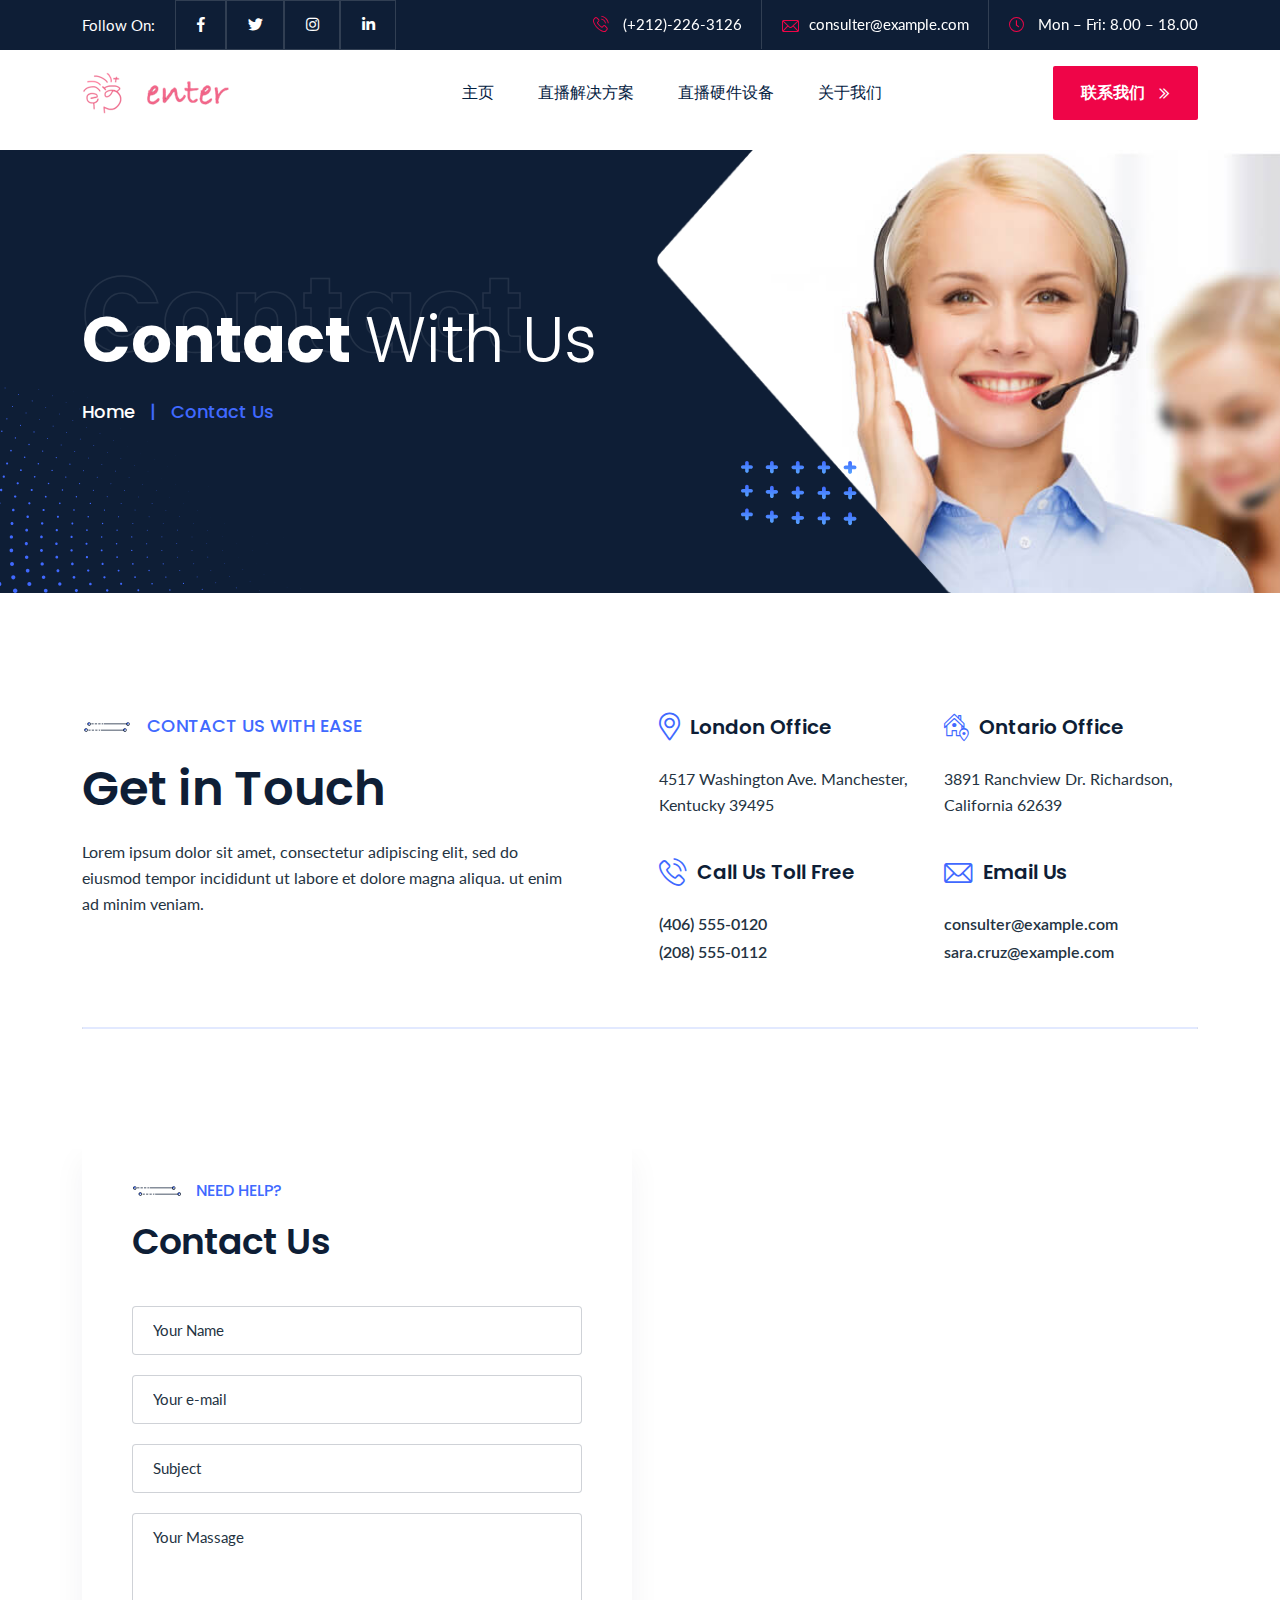
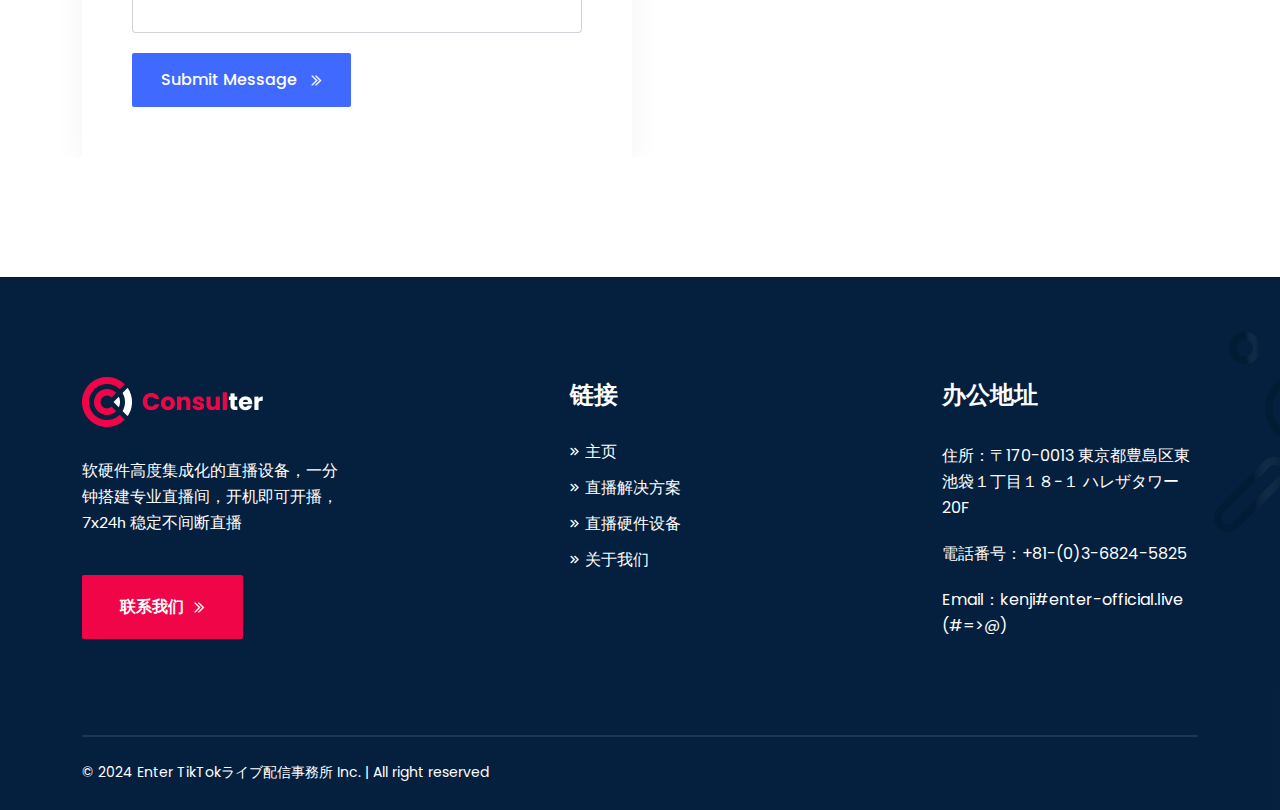
==== contact/index.html @ 9e99b702 "update header and footer" ====
<!DOCTYPE html>
<html lang="zxx">

<head>
    <!-- ========== Meta Tags ========== -->
    <meta charset="UTF-8">
    <meta http-equiv="X-UA-Compatible" content="IE=edge">
    <meta name="viewport" content="width=device-width, initial-scale=1.0">
    <meta name="author" content="modinatheme">
    <!-- ======== Page title ============ -->
    <title>CONTACT | ENTER OFFICIAL LIVE</title>
    <!-- ========== Favicon Icon ========== -->
    <link rel="shortcut icon" href="/assets/img/favicon.png">
    <!-- ===========  All Stylesheet ================= -->
    <!--  Icon css plugins -->
    <link rel="stylesheet" href="/assets/css/icons.css">
    <!--  magnific-popup css plugins -->
    <link rel="stylesheet" href="/assets/css/magnific-popup.css"> 
    <!-- slick slider menu css file -->
    <link rel="stylesheet" href="/assets/css/slick.min.css"> 
    <!-- animate animation css file -->
    <link rel="stylesheet" href="/assets/css/animate.min.css">
    <!--  Bootstrap css plugins -->
    <link rel="stylesheet" href="/assets/css/bootstrap.min.css">
    <!-- template main style css file -->
    <link rel="stylesheet" href="/style.css">
    
</head>

<body class="body-wrapper">
    <!-- header end -->
    <header class="header header-1 header-3">
        <div class="top-header d-none d-xl-block">
            <div class="container">
                <div class="row align-items-center">
                    <div class="col-4">
                        <div class="header-right-socail d-flex align-items-center">
                            <h6 class="font-la color-white fw-normal">Follow On:</h6>

                            <div class="social-profile">
                                <ul>
                                    <li><a href="#"><i class="fab fa-facebook-f"></i></a></li>
                                    <li><a href="#"><i class="fab fa-twitter"></i></a></li>
                                    <li><a href="#"><i class="fab fa-instagram"></i></a></li>
                                    <li><a href="#"><i class="fab fa-linkedin-in"></i></a></li>
                                </ul>
                            </div>
                        </div>
                    </div>

                    <div class="col-8">
                        <div class="header-cta d-flex justify-content-end">
                            <ul>
                                <li><a><i class="icon-phone"></i> (+212)-226-3126</a></li>
                                <li><a href="mailto:consulter@example.com"><i class="icon-email"></i>consulter@example.com</a></li>
                                <li><a><i class="fal fa-clock"></i> Mon – Fri: 8.00 – 18.00</a></li>
                            </ul>
                        </div>
                    </div>
                </div>
            </div>
        </div>

        <div class="main-header-wraper">
            <div class="container">
                <div class="row">
                    <div class="col-12">
                        <div class="d-flex align-items-center justify-content-between">
                            <div class="header-logo">
                                <div class="logo">
                                    <a href="/">
                                        <img src="/assets/img/logo/logo-3.png" alt="logo">
                                    </a>
                                </div>
                            </div>

                            <div class="header-menu d-none d-xl-block">
                                <div class="main-menu">
                                    <ul>
                                        <li>
                                            <a href="/">主页</a>
                                        </li>
                                        <li>
                                            <a href="/service/solutions/">直播解决方案</a>
                                        </li>
                                        <li>
                                            <a href="/service/hardware/">直播硬件设备</a>
                                        </li>
                                        <li>
                                            <a href="https://enter-official.live">关于我们</a>
                                        </li>
                                    </ul>
                                </div>
                            </div>

                            <div class="header-right d-flex align-items-center">
                                <a href="/contact/" class="header-btn">联系我们 <i class="far fa-chevron-double-right"></i></a>
                                <div class="mobile-nav-bar d-block ml-3 ml-sm-5 d-xl-none">
                                    <div class="mobile-nav-wrap">                    
                                        <div id="hamburger">
                                            <i class="fal fa-bars"></i>
                                        </div>                        
                                    </div>
                                </div>
                            </div>
                        </div>
                    </div>
                </div>
            </div>
        </div>
    </header>

    <!-- mobile menu - responsive menu  -->
    <div class="mobile-nav mobile-nav-red">
        <button type="button" class="close-nav">
            <i class="fal fa-times-circle"></i>
        </button>

        <nav class="sidebar-nav">
            <div class="navigation">
                <div class="consulter-mobile-nav"> 
                    <ul>
                        <li>
                            <a href="/">主页</a>
                        </li>
                        <li>
                            <a href="/service/solutions/">直播解决方案</a>
                        </li>
                        <li>
                            <a href="/service/hardware/">直播硬件设备</a>
                        </li>
                        <li>
                            <a href="https://enter-official.live">关于我们</a>
                        </li>
                        <li>
                            <a href="/contact/">联系我们</a>
                        </li>
                    </ul>
                </div>
            </div>
        </nav>
    </div>      
    <div class="offcanvas-overlay"></div> <!-- offcanvas-overlay -->
    <!-- header end -->

    <div class="header-gutter"></div><!-- header end -->

    <!-- page-banner start -->
    <section class="page-banner pt-xs-60 pt-sm-80 overflow-hidden">
        <div class="container">
            <div class="row align-items-center">
                <div class="col-md-6">
                    <div class="page-banner__content mb-xs-10 mb-sm-15 mb-md-15 mb-20">
                        <div class="transparent-text">Contact</div>
                        <div class="page-title">
                            <h1>Contact <span>With Us</span></h1>
                        </div>
                    </div>

                    <nav aria-label="breadcrumb">
                        <ol class="breadcrumb">
                          <li class="breadcrumb-item"><a href="index.html">Home</a></li>
                          <li class="breadcrumb-item active" aria-current="page">Contact Us</li>
                        </ol>
                    </nav>
                </div>

                <div class="col-md-6">
                    <div class="page-banner__media mt-xs-30 mt-sm-40">
                        <img src="/assets/img/page-banner/page-banner-start.svg" class="img-fluid start" alt="">
                        <img src="/assets/img/page-banner/page-banner-1.jpg" class="img-fluid" alt="">
                    </div>
                </div>
            </div>
        </div>
    </section>
    <!-- page-banner end -->

    <!-- contact-us start -->
    <section class="contact-us pb-xs-80 pt-xs-80 pt-sm-100 pb-sm-100 pt-md-100 pb-md-100 pt-120 pb-120 overflow-hidden">
        <div class="container">
            <div class="row">
                <div class="col-lg-6">
                    <div class="contact-us__content">
                        <h6 class="sub-title fw-500 color-primary text-uppercase mb-sm-15 mb-xs-10 mb-20"><img src="/assets/img/team-details/badge-line.svg" class="img-fluid mr-10" alt=""> contact us with Ease</h6>
                        <h2 class="title color-d_black mb-sm-15 mb-xs-10 mb-20">Get in Touch</h2>

                        <div class="description font-la">
                            <p>Lorem ipsum dolor sit amet, consectetur adipiscing elit, sed do eiusmod tempor incididunt ut labore et dolore magna aliqua. ut enim ad minim veniam.</p>
                        </div>
                    </div>
                </div>

                <div class="col-lg-6">
                    <div class="row contact-us__item-wrapper mt-xs-35 mt-sm-40 mt-md-45">
                        <div class="col-sm-6">
                            <div class="contact-us__item mb-40">
                                <div class="contact-us__item-header mb-25 mb-md-20 mb-sm-15 mb-xs-10 d-flex align-items-center">
                                    <div class="icon mr-10 color-primary">
                                        <i class="fal fa-map-marker-alt"></i>
                                    </div>
                                    
                                    <h5 class="title color-d_black">London Office</h5>
                                </div>

                                <div class="contact-us__item-body font-la">
                                    4517 Washington Ave. Manchester, Kentucky 39495
                                </div>
                            </div>
                        </div>

                        <div class="col-sm-6">
                            <div class="contact-us__item mb-40">
                                <div class="contact-us__item-header mb-25 mb-md-20 mb-sm-15 mb-xs-10 d-flex align-items-center">
                                    <div class="icon mr-10 color-primary">
                                        <i class="icon-home-location"></i>
                                    </div>
                                    
                                    <h5 class="title color-d_black">Ontario Office</h5>
                                </div>

                                <div class="contact-us__item-body font-la">
                                    3891 Ranchview Dr. Richardson, California 62639
                                </div>
                            </div>
                        </div>

                        <div class="col-sm-6">
                            <div class="contact-us__item mb-40">
                                <div class="contact-us__item-header mb-25 mb-md-20 mb-sm-15 mb-xs-10 d-flex align-items-center">
                                    <div class="icon mr-10 color-primary">
                                        <i class="icon-phone"></i>
                                    </div>
                                    
                                    <h5 class="title color-d_black">Call Us Toll Free</h5>
                                </div>

                                <div class="contact-us__item-body font-la">
                                    <ul>
                                        <li><a href="tell:(406)555-0120">(406) 555-0120</a></li>
                                        <li><a href="tell:(208)555-0112">(208) 555-0112</a></li>
                                    </ul>
                                </div>
                            </div>
                        </div>

                        <div class="col-sm-6">
                            <div class="contact-us__item mb-40">
                                <div class="contact-us__item-header mb-25 mb-md-20 mb-sm-15 mb-xs-10 d-flex align-items-center">
                                    <div class="icon mr-10 color-primary">
                                        <i class="icon-email"></i>
                                    </div>
                                    
                                    <h5 class="title color-d_black">Email Us</h5>
                                </div>

                                <div class="contact-us__item-body font-la">
                                    <ul>
                                        <li><a href="mailto:consulter@example.com">consulter@example.com </a></li>
                                        <li><a href="mailto:sara.cruz@example.com">sara.cruz@example.com</a></li>
                                    </ul>
                                </div>
                            </div>
                        </div>
                    </div>
                </div>
            </div>

            <div class="row">
                <div class="col-12">
                    <hr class="mt-md-45 mt-sm-30 mt-xs-30 mt-60">
                </div>
            </div>
        </div>
    </section>
    <!-- contact-us end -->

    <!-- contact-us form end -->
    <section class="contact-form  mb-xs-80 mb-sm-100 mb-md-100 mb-120 overflow-hidden">
        <div id="contact-map" class="mb-sm-30 mb-xs-25"></div> <!-- contact-map -->

        <div class="container">
            <div class="row">
                <div class="col-12">
                    <div class="contact-form pt-md-30 pt-sm-25 pt-xs-20 pb-md-40 pb-sm-35 pb-xs-30 pt-xl-30 pb-xl-50 pt-45 pr-xl-50 pl-md-40 pl-sm-30 pl-xs-25 pr-md-40 pr-sm-30 pr-xs-25 pl-xl-50 pr-85 pb-60 pl-85">
                        <div class="contact-form__header mb-sm-35 mb-xs-30 mb-40">
                            <h6 class="sub-title fw-500 color-primary text-uppercase mb-15"><img src="/assets/img/team-details/badge-line.svg" class="img-fluid mr-10" alt=""> Need help?</h6>
                            <h3 class="title color-d_black">Contact Us</h3>
                        </div>

                        <form >
                            <div class="single-personal-info">
                                <input type="text" id="fname" placeholder="Your Name" >                                         
                            </div>                        
                            <div class="single-personal-info">
                                <input type="email" id="email" placeholder="Your e-mail" >                                         
                            </div> 
                            <div class="single-personal-info">
                                <input type="text" placeholder="Subject">                                         
                            </div>                                                 
                            <div class="single-personal-info">
                                <textarea placeholder="Your Massage"></textarea>                                        
                            </div>                              
                            
                            <button type="submit" class="theme-btn btn-sm">Submit Message <i class="far fa-chevron-double-right"></i></button>                            
                        </form>
                    </div>
                </div>
            </div>
        </div>
    </section>
    <!-- contact-us form end -->
    
    <!-- footer start -->
    <footer class="footer-1 footer-3 overflow-hidden" style="background-image: #04213F">
        <div class="overly">
            <div class="container"></div>
        </div>

        <div class="container">
            <div class="row justify-content-between">
                <div class="col-md-6 col-xl-3">
                    <div class="single-footer-wid widget-description">
                        <a href="/" class="d-block mb-30 mb-xs-20">
                            <img src="/assets/img/logo/footer-logo-3.png" alt="">
                        </a>
                        
                        <div class="description font-la color-white mb-40 mb-sm-30 mb-xs-25">
                            <p>软硬件高度集成化的直播设备，一分钟搭建专业直播间，开机即可开播，7x24h 稳定不间断直播</p>
                        </div>

                        <a href="/contact/" class="theme-btn btn-red btn-md fw-600">联系我们<i class="far fa-chevron-double-right"></i></a>
                    </div>
                </div> <!-- /.col-lg-3 - single-footer-wid -->

                <div class="col-md-6 col-xl-2">                        
                    <div class="single-footer-wid pl-xl-10 pl-50">
                        <h4 class="wid-title mb-30 color-white">链接</h4>
                        <ul>
                            <li><a href="/">主页</a></li>
                            <li><a href="/service/solutions/">直播解决方案</a></li>
                            <li><a href="/service/hardware/">直播硬件设备</a></li>
                            <li><a href="https://enter-official.live/">关于我们</a></li>
                        </ul>
                    </div>
                </div> <!-- /.col-lg-2 - single-footer-wid -->

                <div class="col-md-6 col-xl-3">                        
                    <div class="single-footer-wid">
                        <h4 class="wid-title mb-30 color-white">办公地址</h4>
                        <ul>
                            <p class="color-white">住所：〒170-0013 東京都豊島区東池袋１丁目１８−１ ハレザタワー 20F</p>
                            <p class="color-white">電話番号：+81-(0)3-6824-5825</p>
                            <p class="color-white">Email：kenji#enter-official.live (#=>@)</p>
                        </ul>
                        <div id="map" class="pinRed"></div>
                    </div>
                </div> <!-- /.col-lg-3 - single-footer-wid -->
            </div>
        </div>

        <div class="footer-bottom overflow-hidden mt-10 mt-sm-5 mt-xs-10">
            <div class="container">
                <div class="footer-bottom-content d-flex flex-column flex-md-row justify-content-between align-items-center">
                    <div class="coppyright text-center text-md-start">
                        &copy; 2024 Enter TikTokライブ配信事務所 Inc. | All right reserved
                    </div>
                </div>
            </div>
        </div>
    </footer>
    <!-- footer end -->

    <!--  ALl JS Plugins
    ====================================== -->
    <script src="/assets/js/jquery.min.js"></script>
    <script src="/assets/js/modernizr.min.js"></script>
    <script src="/assets/js/jquery.easing.js"></script>
    <script src="/assets/js/popper.min.js"></script>
    <script src="/assets/js/bootstrap.min.js"></script>  
    <script src="/assets/js/slick.min.js"></script>
    <script src="/assets/js/scrollUp.min.js"></script>
    <script src="/assets/js/counterup.min.js"></script> 
    <script src="/assets/js/jquery.sticky-kit.js"></script>
    <script src="/assets/js/magnific-popup.min.js"></script>
    <script src="/assets/js/jquery.easypiechart.min.js"></script>
    <script src="/assets/js/active.js"></script>
    <script async defer  src="http://ditu.google.cn/maps/api/js?key=AIzaSyDNzB36AcEMpFG1kWuNC5dfLvdX83OUr5M&callback=initMap"></script>
</body>

</html>
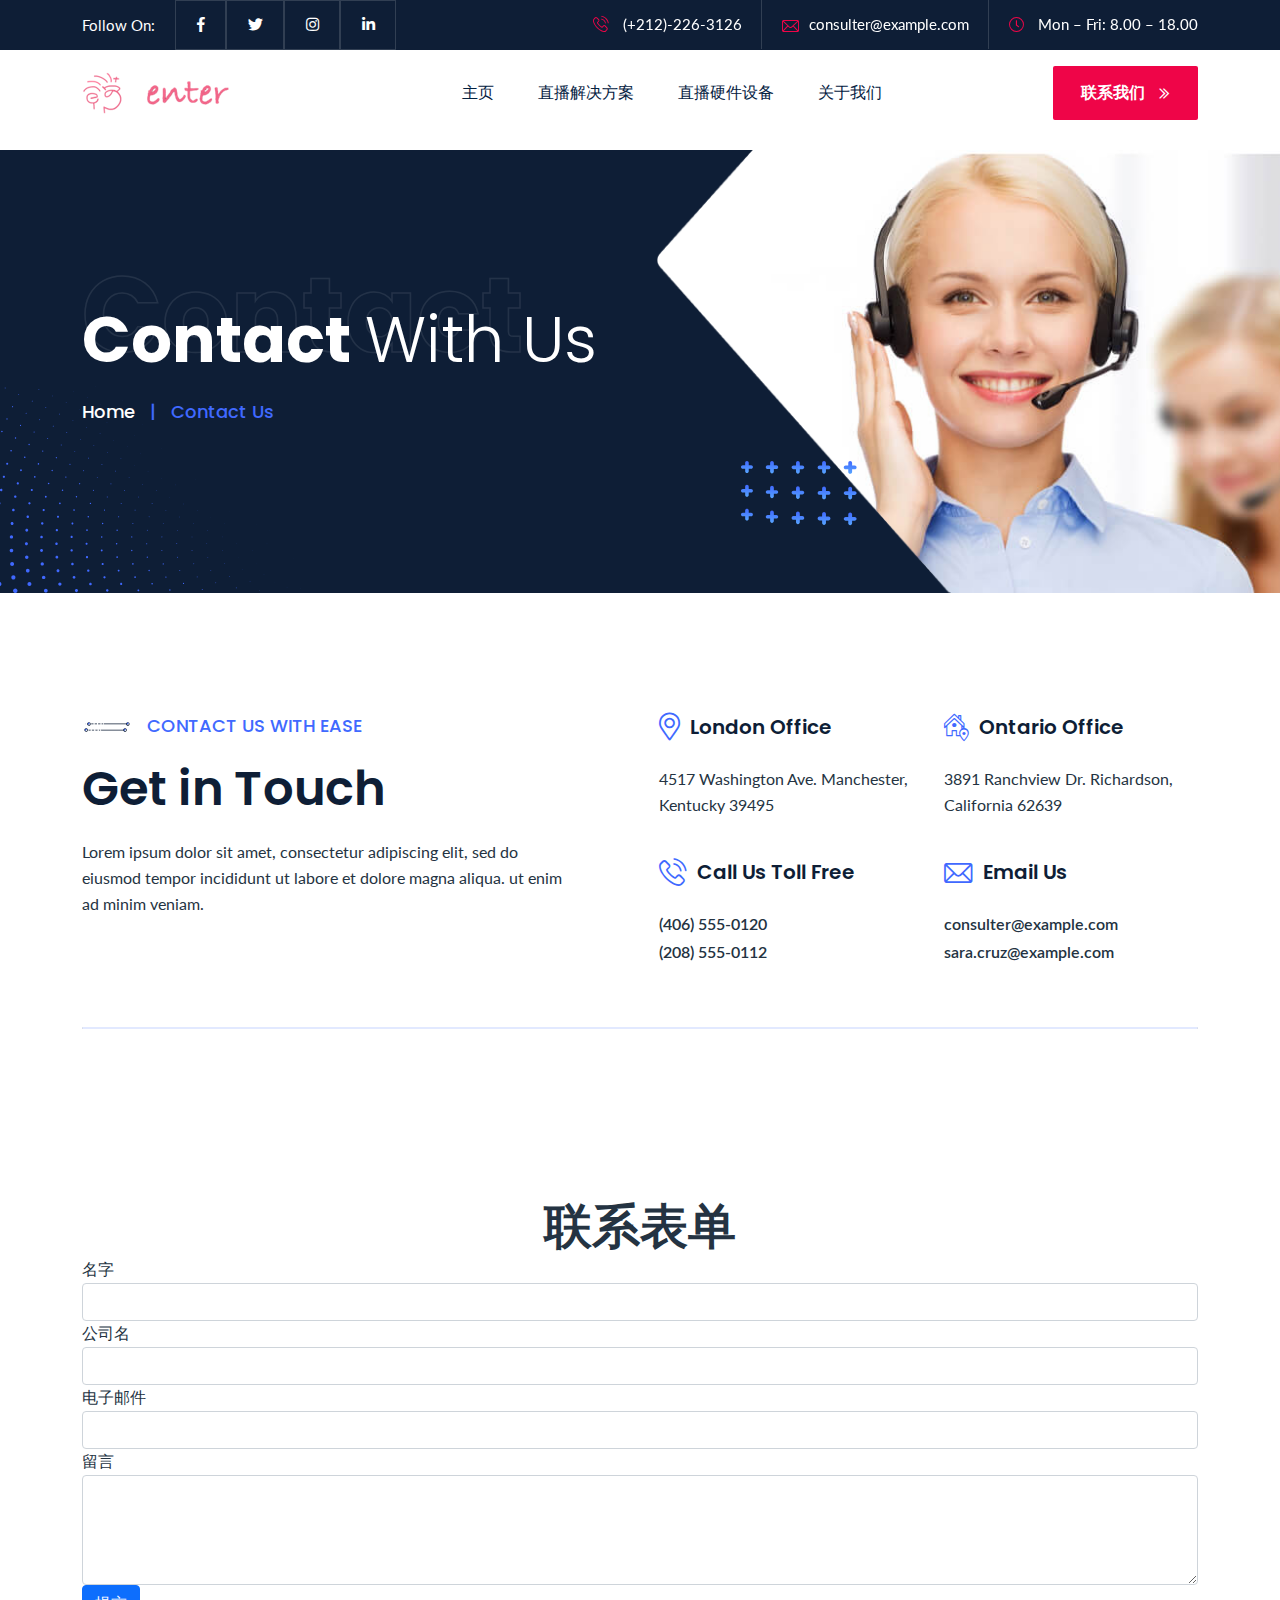
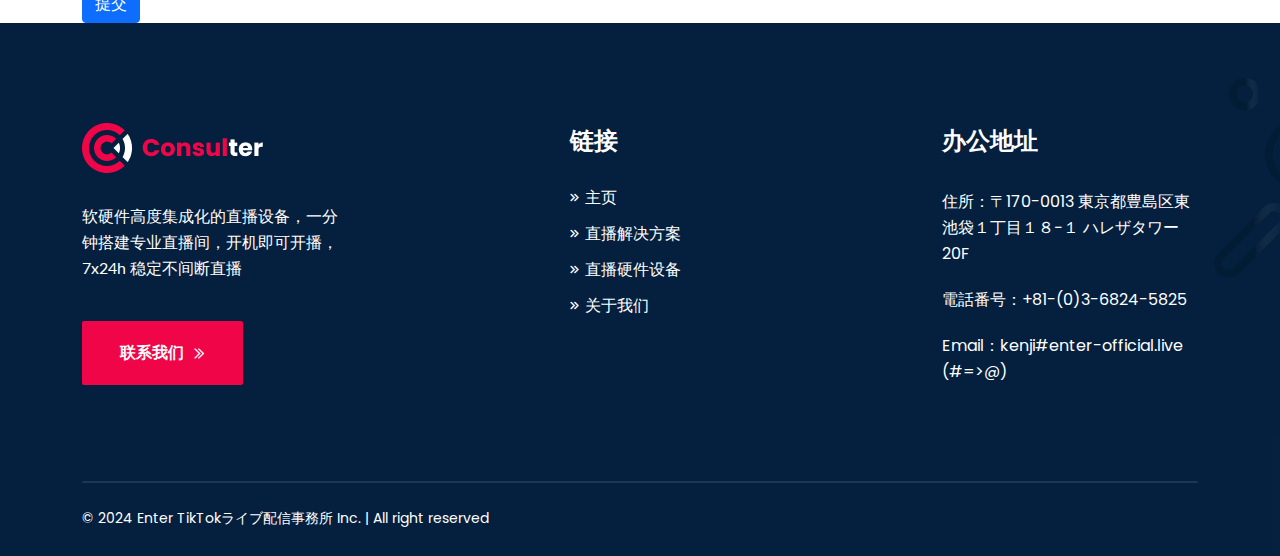
==== commit fd22eac5: "add contact form" ====
--- a/contact/index.html
+++ b/contact/index.html
@@ -276,39 +276,40 @@
     <!-- contact-us end -->
 
     <!-- contact-us form end -->
-    <section class="contact-form  mb-xs-80 mb-sm-100 mb-md-100 mb-120 overflow-hidden">
-        <div id="contact-map" class="mb-sm-30 mb-xs-25"></div> <!-- contact-map -->
-
-        <div class="container">
-            <div class="row">
-                <div class="col-12">
-                    <div class="contact-form pt-md-30 pt-sm-25 pt-xs-20 pb-md-40 pb-sm-35 pb-xs-30 pt-xl-30 pb-xl-50 pt-45 pr-xl-50 pl-md-40 pl-sm-30 pl-xs-25 pr-md-40 pr-sm-30 pr-xs-25 pl-xl-50 pr-85 pb-60 pl-85">
-                        <div class="contact-form__header mb-sm-35 mb-xs-30 mb-40">
-                            <h6 class="sub-title fw-500 color-primary text-uppercase mb-15"><img src="/assets/img/team-details/badge-line.svg" class="img-fluid mr-10" alt=""> Need help?</h6>
-                            <h3 class="title color-d_black">Contact Us</h3>
-                        </div>
-
-                        <form >
-                            <div class="single-personal-info">
-                                <input type="text" id="fname" placeholder="Your Name" >                                         
-                            </div>                        
-                            <div class="single-personal-info">
-                                <input type="email" id="email" placeholder="Your e-mail" >                                         
-                            </div> 
-                            <div class="single-personal-info">
-                                <input type="text" placeholder="Subject">                                         
-                            </div>                                                 
-                            <div class="single-personal-info">
-                                <textarea placeholder="Your Massage"></textarea>                                        
-                            </div>                              
-                            
-                            <button type="submit" class="theme-btn btn-sm">Submit Message <i class="far fa-chevron-double-right"></i></button>                            
-                        </form>
-                    </div>
-                </div>
-            </div>
-        </div>
-    </section>
+    <div class="container mt-5">
+        <h2 class="text-center">联系表单</h2>
+        <form action="https://docs.google.com/forms/d/e/1FAIpQLSf-PBqrvC9xITOmm45LJxzoHGSShFYyD2e0qYt_8-zZ7JA_Pw/formResponse"
+              target="_self"
+              id="bootstrapForm"
+              method="POST">
+            
+            <div class="form-group">
+                <label for="name">名字</label>
+                <input id="name" type="text" name="entry.614095620" class="form-control" required>
+            </div>
+    
+            <div class="form-group">
+                <label for="company">公司名</label>
+                <input id="company" type="text" name="entry.1918089364" class="form-control">
+            </div>
+    
+            <div class="form-group">
+                <label for="email">电子邮件</label>
+                <input id="email" type="email" name="entry.21678236" class="form-control" required>
+            </div>
+    
+            <div class="form-group">
+                <label for="message">留言</label>
+                <textarea id="message" name="entry.1494537047" class="form-control" rows="4" required></textarea>
+            </div>
+    
+            <input type="hidden" name="fvv" value="1">
+            <input type="hidden" name="fbzx" value="-2354506896344159953">
+            <input type="hidden" name="pageHistory" value="0">
+    
+            <button class="btn btn-primary btn-block" type="submit">提交</button>
+        </form>
+    </div>
     <!-- contact-us form end -->
     
     <!-- footer start -->
@@ -385,6 +386,7 @@
     <script src="/assets/js/magnific-popup.min.js"></script>
     <script src="/assets/js/jquery.easypiechart.min.js"></script>
     <script src="/assets/js/active.js"></script>
+    <script src="/assets/js/form.js"></script>
     <script async defer  src="http://ditu.google.cn/maps/api/js?key=AIzaSyDNzB36AcEMpFG1kWuNC5dfLvdX83OUr5M&callback=initMap"></script>
 </body>
 
--- a/style.css
+++ b/style.css
@@ -19213,3 +19213,4 @@
   z-index: 2;
   opacity: 1; 
 }
+
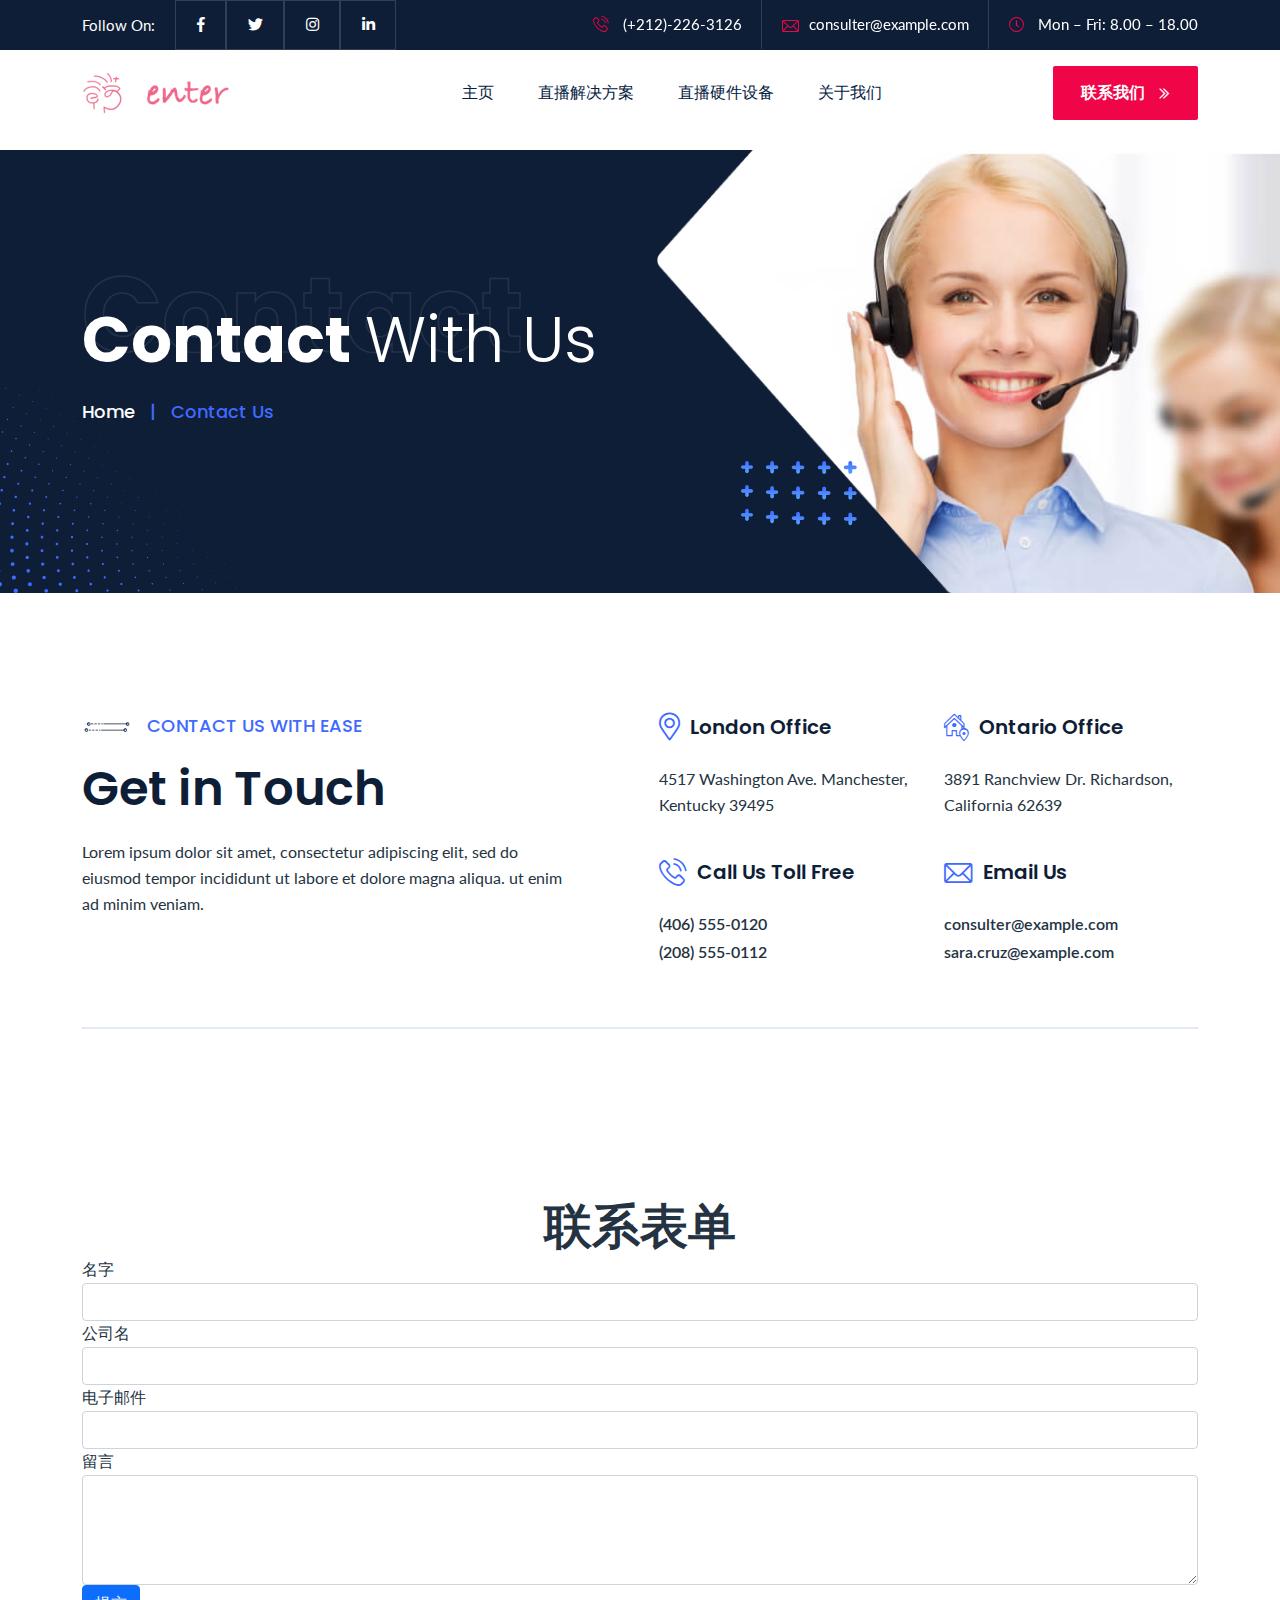
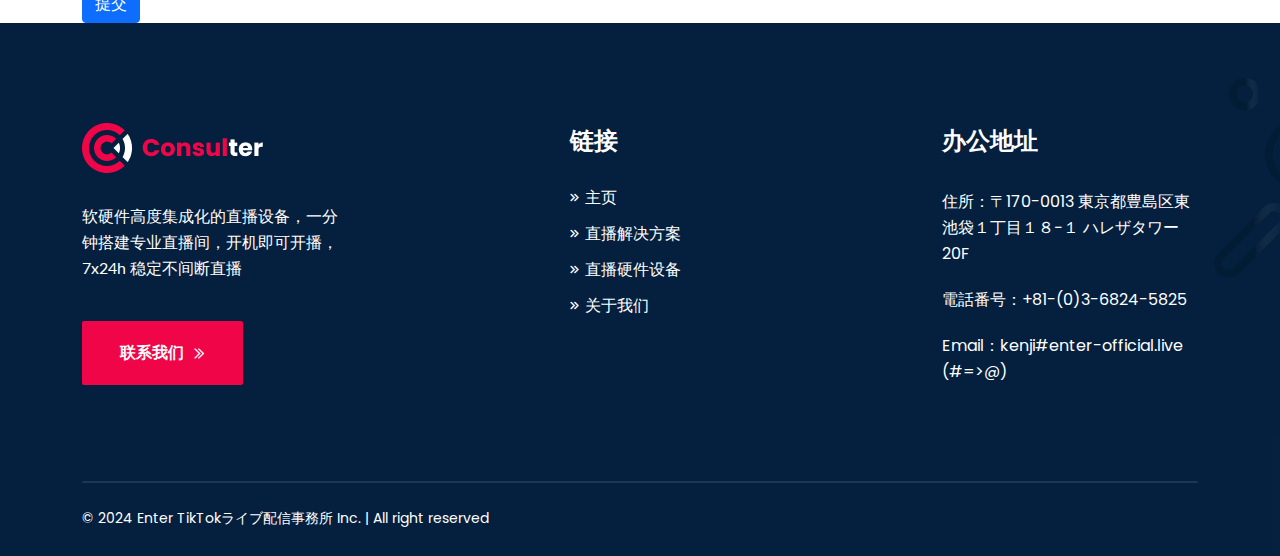
==== commit 1f0ca746: "fix contact form" ====
--- a/contact/index.html
+++ b/contact/index.html
@@ -309,6 +309,9 @@
     
             <button class="btn btn-primary btn-block" type="submit">提交</button>
         </form>
+        <div id="successMessage" class="alert alert-success mt-3" style="display:none;">
+            提交成功！感谢您的留言。
+        </div>
     </div>
     <!-- contact-us form end -->
     
@@ -386,7 +389,6 @@
     <script src="/assets/js/magnific-popup.min.js"></script>
     <script src="/assets/js/jquery.easypiechart.min.js"></script>
     <script src="/assets/js/active.js"></script>
-    <script src="/assets/js/form.js"></script>
     <script async defer  src="http://ditu.google.cn/maps/api/js?key=AIzaSyDNzB36AcEMpFG1kWuNC5dfLvdX83OUr5M&callback=initMap"></script>
 </body>
 
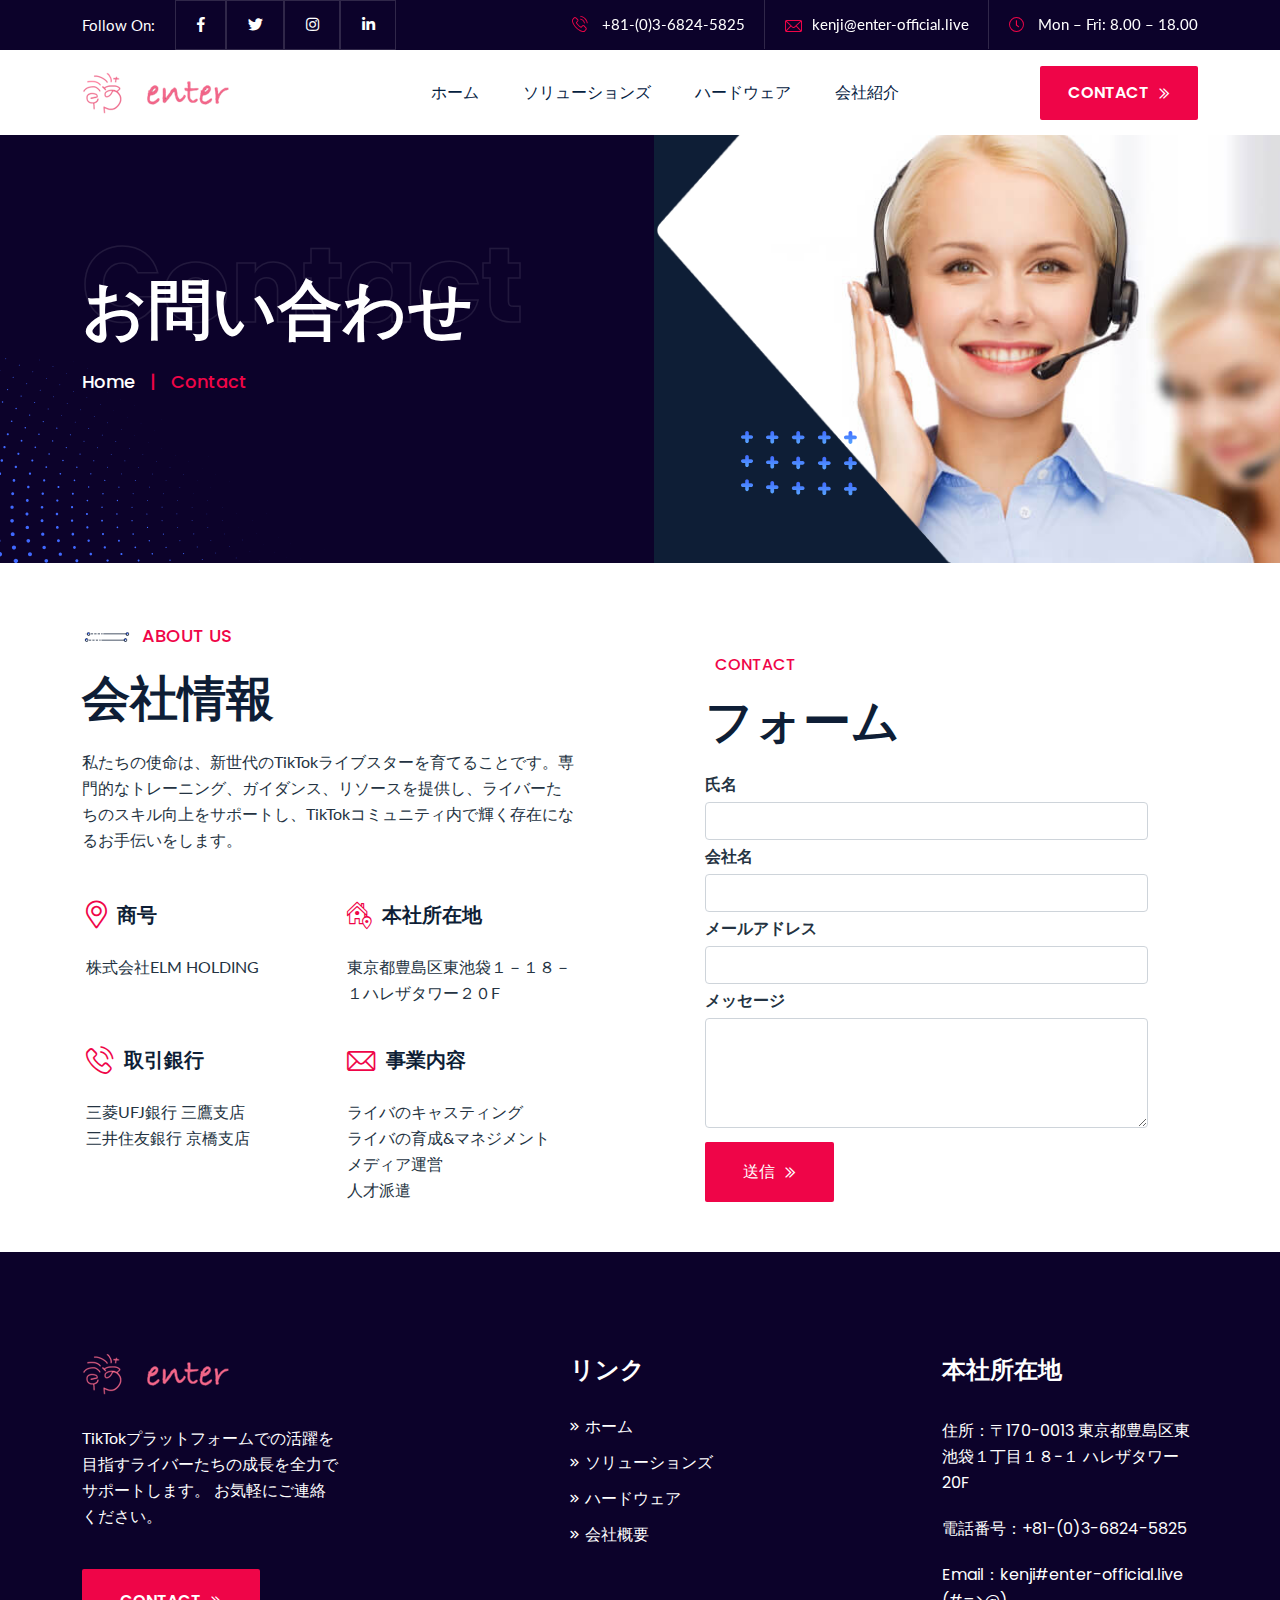
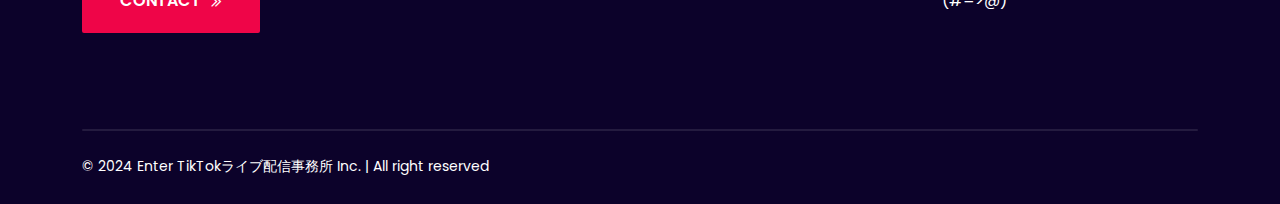
==== commit e4f8b5f6: "update contact" ====
--- a/contact/index.html
+++ b/contact/index.html
@@ -51,8 +51,8 @@
                     <div class="col-8">
                         <div class="header-cta d-flex justify-content-end">
                             <ul>
-                                <li><a><i class="icon-phone"></i> (+212)-226-3126</a></li>
-                                <li><a href="mailto:consulter@example.com"><i class="icon-email"></i>consulter@example.com</a></li>
+                                <li><a><i class="icon-phone"></i> +81-(0)3-6824-5825</a></li>
+                                <li><a href="mailto:consulter@example.com"><i class="icon-email"></i>kenji@enter-official.live</a></li>
                                 <li><a><i class="fal fa-clock"></i> Mon – Fri: 8.00 – 18.00</a></li>
                             </ul>
                         </div>
@@ -78,23 +78,23 @@
                                 <div class="main-menu">
                                     <ul>
                                         <li>
-                                            <a href="/">主页</a>
+                                            <a href="/">ホーム</a>
                                         </li>
                                         <li>
-                                            <a href="/service/solutions/">直播解决方案</a>
+                                            <a href="/service/solutions/">ソリューションズ</a>
                                         </li>
                                         <li>
-                                            <a href="/service/hardware/">直播硬件设备</a>
+                                            <a href="/service/hardware/">ハードウェア</a>
                                         </li>
                                         <li>
-                                            <a href="https://enter-official.live">关于我们</a>
+                                            <a href="https://enter-official.live">会社紹介</a>
                                         </li>
                                     </ul>
                                 </div>
                             </div>
 
                             <div class="header-right d-flex align-items-center">
-                                <a href="/contact/" class="header-btn">联系我们 <i class="far fa-chevron-double-right"></i></a>
+                                <a href="/contact/" class="header-btn">CONTACT<i class="far fa-chevron-double-right"></i></a>
                                 <div class="mobile-nav-bar d-block ml-3 ml-sm-5 d-xl-none">
                                     <div class="mobile-nav-wrap">                    
                                         <div id="hamburger">
@@ -121,19 +121,19 @@
                 <div class="consulter-mobile-nav"> 
                     <ul>
                         <li>
-                            <a href="/">主页</a>
-                        </li>
-                        <li>
-                            <a href="/service/solutions/">直播解决方案</a>
-                        </li>
-                        <li>
-                            <a href="/service/hardware/">直播硬件设备</a>
-                        </li>
-                        <li>
-                            <a href="https://enter-official.live">关于我们</a>
-                        </li>
-                        <li>
-                            <a href="/contact/">联系我们</a>
+                            <a href="/">ホーム</a>
+                        </li>
+                        <li>
+                            <a href="/service/solutions/">ソリューションズ</a>
+                        </li>
+                        <li>
+                            <a href="/service/hardware/">ハードウェア</a>
+                        </li>
+                        <li>
+                            <a href="https://enter-official.live">会社紹介</a>
+                        </li>
+                        <li>
+                            <a href="/contact/">CONTACT</a>
                         </li>
                     </ul>
                 </div>
@@ -143,24 +143,22 @@
     <div class="offcanvas-overlay"></div> <!-- offcanvas-overlay -->
     <!-- header end -->
 
-    <div class="header-gutter"></div><!-- header end -->
-
     <!-- page-banner start -->
-    <section class="page-banner pt-xs-60 pt-sm-80 overflow-hidden">
+    <section class="page-banner pt-xs-60 pt-sm-80 pt-120 overflow-hidden">
         <div class="container">
             <div class="row align-items-center">
                 <div class="col-md-6">
                     <div class="page-banner__content mb-xs-10 mb-sm-15 mb-md-15 mb-20">
                         <div class="transparent-text">Contact</div>
                         <div class="page-title">
-                            <h1>Contact <span>With Us</span></h1>
+                            <h1>お問い合わせ</span></h1>
                         </div>
                     </div>
 
                     <nav aria-label="breadcrumb">
                         <ol class="breadcrumb">
                           <li class="breadcrumb-item"><a href="index.html">Home</a></li>
-                          <li class="breadcrumb-item active" aria-current="page">Contact Us</li>
+                          <li class="breadcrumb-item active" aria-current="page">Contact</li>
                         </ol>
                     </nav>
                 </div>
@@ -177,146 +175,130 @@
     <!-- page-banner end -->
 
     <!-- contact-us start -->
-    <section class="contact-us pb-xs-80 pt-xs-80 pt-sm-100 pb-sm-100 pt-md-100 pb-md-100 pt-120 pb-120 overflow-hidden">
+    <section class="contact-us pb-xs-80 pt-xs-80 pt-sm-100 pb-sm-100 pt-md-100 pb-md-100 pt-60 overflow-hidden">
         <div class="container">
             <div class="row">
                 <div class="col-lg-6">
                     <div class="contact-us__content">
-                        <h6 class="sub-title fw-500 color-primary text-uppercase mb-sm-15 mb-xs-10 mb-20"><img src="/assets/img/team-details/badge-line.svg" class="img-fluid mr-10" alt=""> contact us with Ease</h6>
-                        <h2 class="title color-d_black mb-sm-15 mb-xs-10 mb-20">Get in Touch</h2>
-
+                        <h6 class="sub-title fw-500 color-primary text-uppercase mb-sm-15 mb-xs-10 mb-20">
+                            <img src="/assets/img/team-details/badge-line.svg" class="img-fluid mr-10" alt="">ABOUT US
+                        </h6>
+                        <h2 class="title color-d_black mb-sm-15 mb-xs-10 mb-20">会社情報</h2>
+    
                         <div class="description font-la">
-                            <p>Lorem ipsum dolor sit amet, consectetur adipiscing elit, sed do eiusmod tempor incididunt ut labore et dolore magna aliqua. ut enim ad minim veniam.</p>
-                        </div>
-                    </div>
-                </div>
-
+                            <p>私たちの使命は、新世代のTikTokライブスターを育てることです。専門的なトレーニング、ガイダンス、リソースを提供し、ライバーたちのスキル向上をサポートし、TikTokコミュニティ内で輝く存在になるお手伝いをします。</p>
+                        </div>
+    
+                        <div class="row contact-us__item-wrapper mt-xs-35 mt-sm-40 mt-md-45 mt-5">
+                            <div class="col-sm-6">
+                                <div class="contact-us__item mb-40">
+                                    <div class="contact-us__item-header mb-25 mb-md-20 mb-sm-15 mb-xs-10 d-flex align-items-center">
+                                        <div class="icon mr-10 color-primary">
+                                            <i class="fal fa-map-marker-alt"></i>
+                                        </div>
+                                        <h5 class="title color-d_black">商号</h5>
+                                    </div>
+                                    <div class="contact-us__item-body font-la">
+                                        株式会社ELM HOLDING
+                                    </div>
+                                </div>
+                            </div>
+    
+                            <div class="col-sm-6">
+                                <div class="contact-us__item mb-40">
+                                    <div class="contact-us__item-header mb-25 mb-md-20 mb-sm-15 mb-xs-10 d-flex align-items-center">
+                                        <div class="icon mr-10 color-primary">
+                                            <i class="icon-home-location"></i>
+                                        </div>
+                                        <h5 class="title color-d_black">本社所在地</h5>
+                                    </div>
+                                    <div class="contact-us__item-body font-la">
+                                        東京都豊島区東池袋１－１８－１ハレザタワー２０F
+                                    </div>
+                                </div>
+                            </div>
+    
+                            <div class="col-sm-6">
+                                <div class="contact-us__item mb-40">
+                                    <div class="contact-us__item-header mb-25 mb-md-20 mb-sm-15 mb-xs-10 d-flex align-items-center">
+                                        <div class="icon mr-10 color-primary">
+                                            <i class="icon-phone"></i>
+                                        </div>
+                                        <h5 class="title color-d_black">取引銀行</h5>
+                                    </div>
+                                    <div class="contact-us__item-body font-la">
+                                        <ul>
+                                            <li>三菱UFJ銀行 三鷹支店</li>
+                                            <li>三井住友銀行 京橋支店</li>
+                                        </ul>
+                                    </div>
+                                </div>
+                            </div>
+    
+                            <div class="col-sm-6">
+                                <div class="contact-us__item mb-40">
+                                    <div class="contact-us__item-header mb-25 mb-md-20 mb-sm-15 mb-xs-10 d-flex align-items-center">
+                                        <div class="icon mr-10 color-primary">
+                                            <i class="icon-email"></i>
+                                        </div>
+                                        <h5 class="title color-d_black">事業内容</h5>
+                                    </div>
+                                    <div class="contact-us__item-body font-la">
+                                        <ul>
+                                            <li>ライバのキャスティング</li>
+                                            <li>ライバの育成&マネジメント</li>
+                                            <li>メディア運営</li>
+                                            <li>人才派遣</li>
+                                        </ul>
+                                    </div>
+                                </div>
+                            </div>
+                        </div>
+                    </div>
+                </div>
+    
                 <div class="col-lg-6">
-                    <div class="row contact-us__item-wrapper mt-xs-35 mt-sm-40 mt-md-45">
-                        <div class="col-sm-6">
-                            <div class="contact-us__item mb-40">
-                                <div class="contact-us__item-header mb-25 mb-md-20 mb-sm-15 mb-xs-10 d-flex align-items-center">
-                                    <div class="icon mr-10 color-primary">
-                                        <i class="fal fa-map-marker-alt"></i>
-                                    </div>
-                                    
-                                    <h5 class="title color-d_black">London Office</h5>
-                                </div>
-
-                                <div class="contact-us__item-body font-la">
-                                    4517 Washington Ave. Manchester, Kentucky 39495
-                                </div>
-                            </div>
-                        </div>
-
-                        <div class="col-sm-6">
-                            <div class="contact-us__item mb-40">
-                                <div class="contact-us__item-header mb-25 mb-md-20 mb-sm-15 mb-xs-10 d-flex align-items-center">
-                                    <div class="icon mr-10 color-primary">
-                                        <i class="icon-home-location"></i>
-                                    </div>
-                                    
-                                    <h5 class="title color-d_black">Ontario Office</h5>
-                                </div>
-
-                                <div class="contact-us__item-body font-la">
-                                    3891 Ranchview Dr. Richardson, California 62639
-                                </div>
-                            </div>
-                        </div>
-
-                        <div class="col-sm-6">
-                            <div class="contact-us__item mb-40">
-                                <div class="contact-us__item-header mb-25 mb-md-20 mb-sm-15 mb-xs-10 d-flex align-items-center">
-                                    <div class="icon mr-10 color-primary">
-                                        <i class="icon-phone"></i>
-                                    </div>
-                                    
-                                    <h5 class="title color-d_black">Call Us Toll Free</h5>
-                                </div>
-
-                                <div class="contact-us__item-body font-la">
-                                    <ul>
-                                        <li><a href="tell:(406)555-0120">(406) 555-0120</a></li>
-                                        <li><a href="tell:(208)555-0112">(208) 555-0112</a></li>
-                                    </ul>
-                                </div>
-                            </div>
-                        </div>
-
-                        <div class="col-sm-6">
-                            <div class="contact-us__item mb-40">
-                                <div class="contact-us__item-header mb-25 mb-md-20 mb-sm-15 mb-xs-10 d-flex align-items-center">
-                                    <div class="icon mr-10 color-primary">
-                                        <i class="icon-email"></i>
-                                    </div>
-                                    
-                                    <h5 class="title color-d_black">Email Us</h5>
-                                </div>
-
-                                <div class="contact-us__item-body font-la">
-                                    <ul>
-                                        <li><a href="mailto:consulter@example.com">consulter@example.com </a></li>
-                                        <li><a href="mailto:sara.cruz@example.com">sara.cruz@example.com</a></li>
-                                    </ul>
-                                </div>
-                            </div>
-                        </div>
-                    </div>
-                </div>
-            </div>
-
-            <div class="row">
-                <div class="col-12">
-                    <hr class="mt-md-45 mt-sm-30 mt-xs-30 mt-60">
+                    <div class="contact-form pt-md-30 pt-sm-25 pt-xs-20 pb-md-40 pb-sm-35 pb-xs-30 pt-xl-30 pb-xl-50 pr-xl-50 pl-md-40 pl-sm-30 pl-xs-25 pr-md-40 pr-sm-30 pr-xs-25 pl-xl-50 pr-85 pb-60 pl-85">
+                        <div class="contact-form__header mb-sm-35 mb-xs-30 mb-20">
+                            <h6 class="sub-title fw-500 color-primary text-uppercase mb-15">
+                                <img src="assets/img/team-details/badge-line.svg" class="img-fluid mr-10" alt="">CONTACT
+                            </h6>
+                            <h2 class="title color-d_black">フォーム</h2>
+                        </div>
+    
+                        <form id="bootstrapForm" method="POST" action="https://docs.google.com/forms/d/e/1FAIpQLSf-PBqrvC9xITOmm45LJxzoHGSShFYyD2e0qYt_8-zZ7JA_Pw/formResponse" target="hidden_iframe" onsubmit="handleSubmit(); return false;">
+                            <div class="single-personal-info">
+                                <label for="name"><b>氏名</b></label>
+                                <input id="name" type="text" name="entry.614095620" class="form-control mt-1 mb-1" required>
+                            </div>
+                            <div class="single-personal-info">
+                                <label for="company"><b>会社名</b></label>
+                                <input id="company" type="text" name="entry.1918089364" class="form-control mt-1 mb-1">
+                            </div>
+                            <div class="single-personal-info">
+                                <label for="email"><b>メールアドレス</b></label>
+                                <input id="email" type="email" name="entry.21678236" class="form-control mt-1 mb-1" required>
+                            </div>
+                            <div class="single-personal-info">
+                                <label for="message"><b>メッセージ</b></label>
+                                <textarea id="message" name="entry.1494537047" class="form-control mt-1 mb-1" rows="4" required></textarea>
+                            </div>
+                            <input type="hidden" name="fvv" value="1">
+                            <input type="hidden" name="fbzx" value="-2354506896344159953">
+                            <input type="hidden" name="pageHistory" value="0">
+                            <button class="theme-btn btn-red mt-10" type="submit">送信<i class="far fa-chevron-double-right"></i></button>
+                        </form>
+                        <iframe name="hidden_iframe" style="display:none;"></iframe>
+                    </div>
                 </div>
             </div>
         </div>
     </section>
-    <!-- contact-us end -->
-
+    
     <!-- contact-us form end -->
-    <div class="container mt-5">
-        <h2 class="text-center">联系表单</h2>
-        <form action="https://docs.google.com/forms/d/e/1FAIpQLSf-PBqrvC9xITOmm45LJxzoHGSShFYyD2e0qYt_8-zZ7JA_Pw/formResponse"
-              target="_self"
-              id="bootstrapForm"
-              method="POST">
-            
-            <div class="form-group">
-                <label for="name">名字</label>
-                <input id="name" type="text" name="entry.614095620" class="form-control" required>
-            </div>
-    
-            <div class="form-group">
-                <label for="company">公司名</label>
-                <input id="company" type="text" name="entry.1918089364" class="form-control">
-            </div>
-    
-            <div class="form-group">
-                <label for="email">电子邮件</label>
-                <input id="email" type="email" name="entry.21678236" class="form-control" required>
-            </div>
-    
-            <div class="form-group">
-                <label for="message">留言</label>
-                <textarea id="message" name="entry.1494537047" class="form-control" rows="4" required></textarea>
-            </div>
-    
-            <input type="hidden" name="fvv" value="1">
-            <input type="hidden" name="fbzx" value="-2354506896344159953">
-            <input type="hidden" name="pageHistory" value="0">
-    
-            <button class="btn btn-primary btn-block" type="submit">提交</button>
-        </form>
-        <div id="successMessage" class="alert alert-success mt-3" style="display:none;">
-            提交成功！感谢您的留言。
-        </div>
-    </div>
-    <!-- contact-us form end -->
     
     <!-- footer start -->
-    <footer class="footer-1 footer-3 overflow-hidden" style="background-image: #04213F">
+    <footer class="footer-1 footer-3 overflow-hidden" style="background: #0c022a">
         <div class="overly">
             <div class="container"></div>
         </div>
@@ -326,32 +308,34 @@
                 <div class="col-md-6 col-xl-3">
                     <div class="single-footer-wid widget-description">
                         <a href="/" class="d-block mb-30 mb-xs-20">
-                            <img src="/assets/img/logo/footer-logo-3.png" alt="">
+                            <img src="/assets/img/logo/logo-3.png" alt="">
                         </a>
                         
                         <div class="description font-la color-white mb-40 mb-sm-30 mb-xs-25">
-                            <p>软硬件高度集成化的直播设备，一分钟搭建专业直播间，开机即可开播，7x24h 稳定不间断直播</p>
-                        </div>
-
-                        <a href="/contact/" class="theme-btn btn-red btn-md fw-600">联系我们<i class="far fa-chevron-double-right"></i></a>
+                            <p>TikTokプラットフォームでの活躍を目指すライバーたちの成長を全力でサポートします。
+
+                                お気軽にご連絡ください。</p>
+                        </div>
+
+                        <a href="/contact/" class="theme-btn btn-red btn-md fw-600">CONTACT<i class="far fa-chevron-double-right"></i></a>
                     </div>
                 </div> <!-- /.col-lg-3 - single-footer-wid -->
 
                 <div class="col-md-6 col-xl-2">                        
                     <div class="single-footer-wid pl-xl-10 pl-50">
-                        <h4 class="wid-title mb-30 color-white">链接</h4>
+                        <h4 class="wid-title mb-30 color-white">リンク</h4>
                         <ul>
-                            <li><a href="/">主页</a></li>
-                            <li><a href="/service/solutions/">直播解决方案</a></li>
-                            <li><a href="/service/hardware/">直播硬件设备</a></li>
-                            <li><a href="https://enter-official.live/">关于我们</a></li>
+                            <li><a href="/">ホーム</a></li>
+                            <li><a href="/service/solutions/">ソリューションズ</a></li>
+                            <li><a href="/service/hardware/">ハードウェア</a></li>
+                            <li><a href="https://enter-official.live/">会社概要</a></li>
                         </ul>
                     </div>
                 </div> <!-- /.col-lg-2 - single-footer-wid -->
 
                 <div class="col-md-6 col-xl-3">                        
                     <div class="single-footer-wid">
-                        <h4 class="wid-title mb-30 color-white">办公地址</h4>
+                        <h4 class="wid-title mb-30 color-white">本社所在地</h4>
                         <ul>
                             <p class="color-white">住所：〒170-0013 東京都豊島区東池袋１丁目１８−１ ハレザタワー 20F</p>
                             <p class="color-white">電話番号：+81-(0)3-6824-5825</p>
@@ -378,6 +362,7 @@
     <!--  ALl JS Plugins
     ====================================== -->
     <script src="/assets/js/jquery.min.js"></script>
+    <script src="https://code.jquery.com/jquery-3.5.1.min.js"></script>
     <script src="/assets/js/modernizr.min.js"></script>
     <script src="/assets/js/jquery.easing.js"></script>
     <script src="/assets/js/popper.min.js"></script>
@@ -389,6 +374,7 @@
     <script src="/assets/js/magnific-popup.min.js"></script>
     <script src="/assets/js/jquery.easypiechart.min.js"></script>
     <script src="/assets/js/active.js"></script>
+    <script src="/assets/js/form.js"></script>
     <script async defer  src="http://ditu.google.cn/maps/api/js?key=AIzaSyDNzB36AcEMpFG1kWuNC5dfLvdX83OUr5M&callback=initMap"></script>
 </body>
 
--- a/style.css
+++ b/style.css
@@ -135,13 +135,6 @@
   position: relative;
 }
 
-.form-control:focus {
-  outline: none !important;
-  border: none !important;
-  -webkit-box-shadow: 0 0 0;
-          box-shadow: 0 0 0;
-}
-
 h1 a, h2 a, h3 a, h4 a, h5 a, h6 a {
   font-size: inherit;
   color: inherit;
@@ -264,7 +257,7 @@
 }
 
 .color-primary {
-  color: #4069FF !important;
+  color: #EF0548 !important;
 }
 
 .font-la {
@@ -10323,7 +10316,7 @@
   padding: 18px 37.8px;
   -webkit-transition: all 0.4s ease-in-out;
   transition: all 0.4s ease-in-out;
-  background-color: #4069FF;
+  background-color: #3c0cd3;
   z-index: 1;
   overflow: hidden;
   position: relative;
@@ -11067,7 +11060,7 @@
   background: #EFF0F6 !important;
 }
 header.header-3 .top-header {
-  background: #0E1E36;
+  background: #0c022a;
 }
 header.header-3 .top-header .header-right-socail .social-profile ul li a:hover, header.header-3 .top-header .header-right-socail .social-profile ul li a:focus {
   color: #4069FF;
@@ -11616,7 +11609,7 @@
 .page-banner {
   z-index: 1;
   position: relative;
-  background-color: #0E1E36;
+  background-color: #0c022a;
 }
 .page-banner:before {
   left: -28px;
@@ -11736,12 +11729,12 @@
   padding-left: 15px;
 }
 .page-banner .breadcrumb .breadcrumb-item + .breadcrumb-item:before {
-  color: #4069FF;
+  color: #EF0548;
   padding-right: 15px;
   content: var(--bs-breadcrumb-divider, "|");
 }
 .page-banner .breadcrumb .breadcrumb-item.active {
-  color: #4069FF;
+  color: #EF0548;
 }
 .page-banner__media {
   max-height: 450px;
@@ -18519,8 +18512,7 @@
   padding-top: 213px;
   background-size: cover;
   background-position: center;
-  background-color: #0E1E36;
-  background-image: url("assets/img/footer/footer-bg.png");
+  background-color: #0c022a;
 }
 @media (max-width: 991px) {
   .footer-1 {
@@ -19031,7 +19023,6 @@
   z-index: -1;
   height: 100%;
   position: absolute;
-  background: rgba(4, 33, 63, 0.95);
 }
 .footer-3 .footer-top__box-wrapper {
   gap: 30px;
@@ -19168,14 +19159,12 @@
   width: 228px;
   height: 229px;
   bottom: -835px;
-  background-image: url(assets/img/footer/spot-1.png);
 }
 .footer-3 .overly .container:before {
   top: -66px;
   height: 270px;
   right: -268px;
   width: 264.01px;
-  background-image: url(assets/img/footer/spot-2.png);
 }
 
 .featured-thumb {
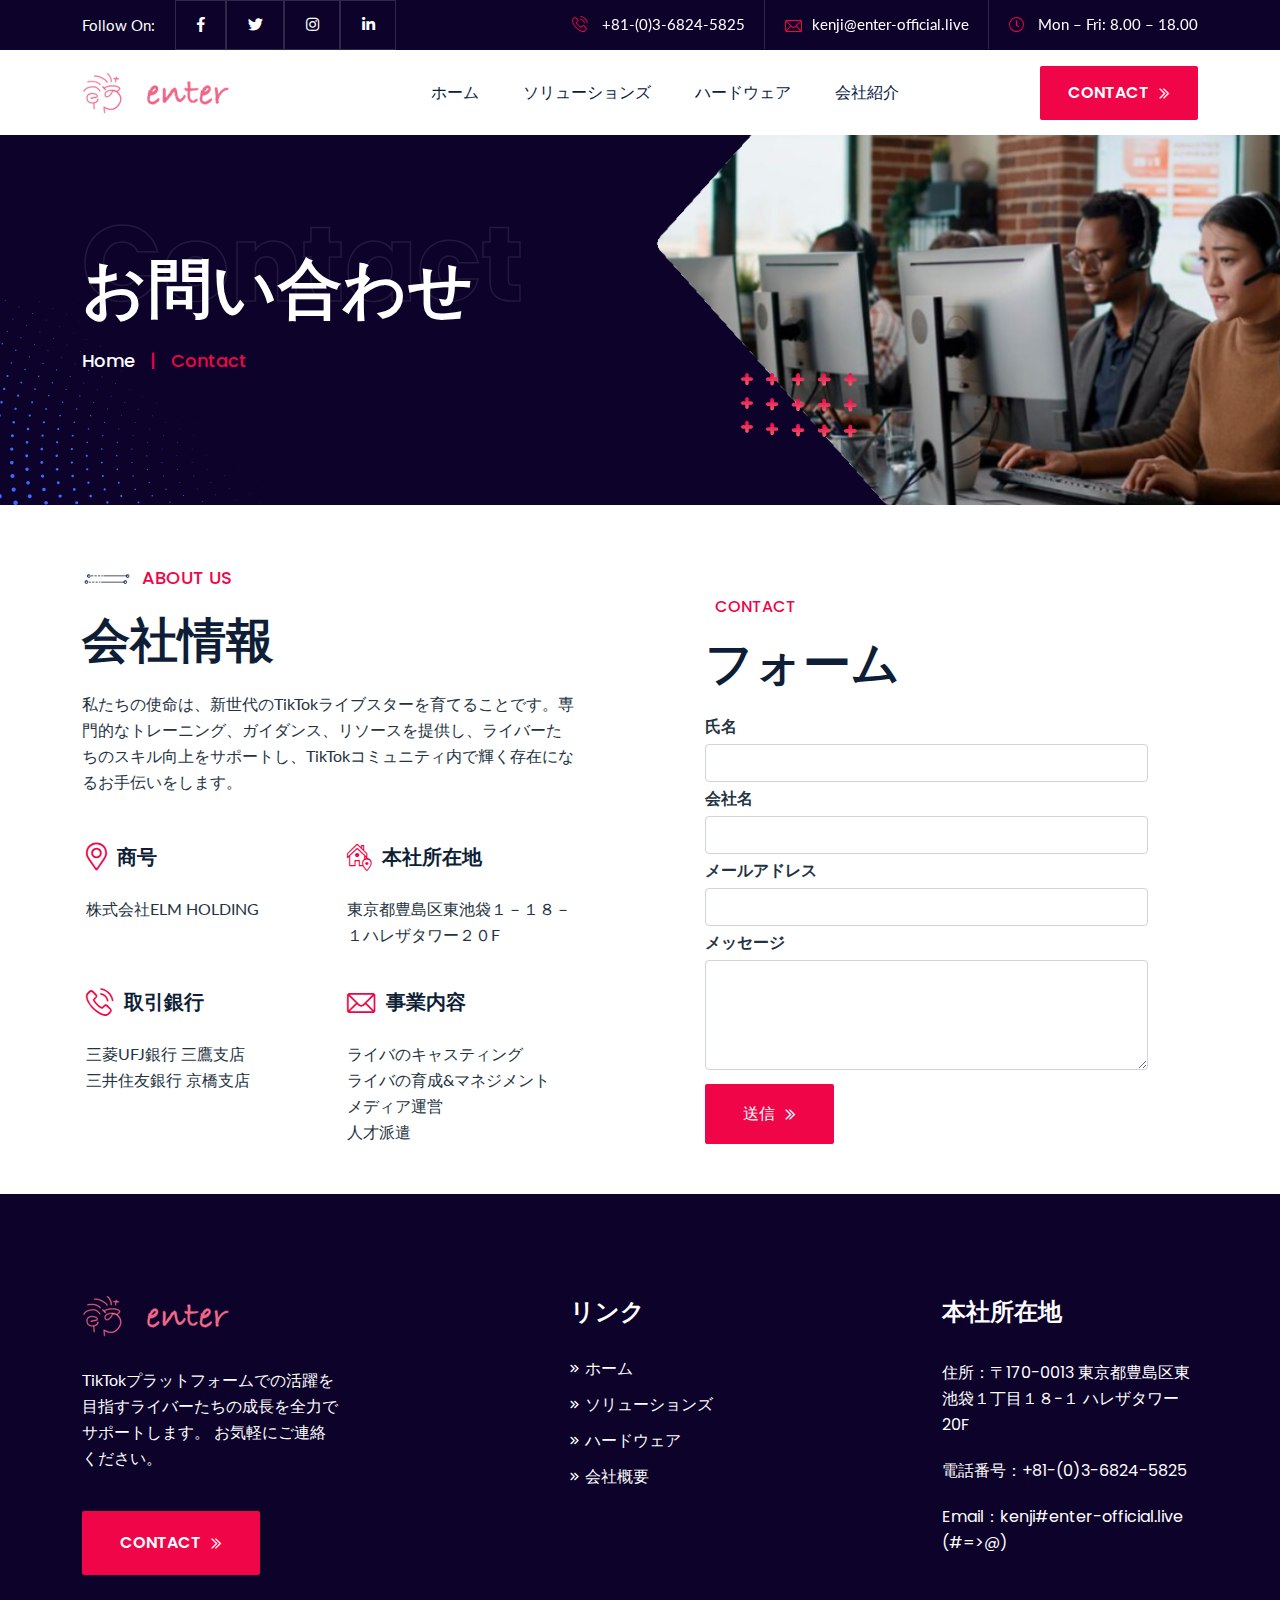
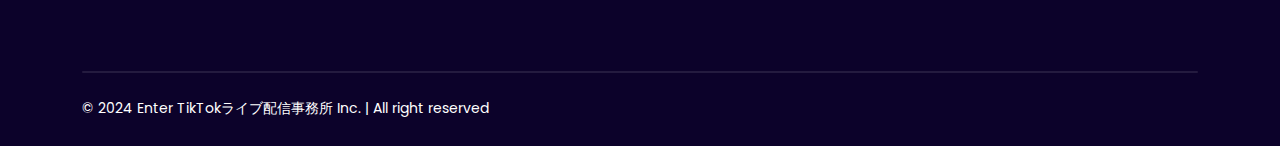
==== commit b9fb8b8f: "update html and delete image" ====
--- a/contact/index.html
+++ b/contact/index.html
@@ -1,5 +1,5 @@
 <!DOCTYPE html>
-<html lang="zxx">
+<html lang="jp">
 
 <head>
     <!-- ========== Meta Tags ========== -->
@@ -142,9 +142,10 @@
     </div>      
     <div class="offcanvas-overlay"></div> <!-- offcanvas-overlay -->
     <!-- header end -->
+    <div class="header-gutter home"></div><!-- header end -->
 
     <!-- page-banner start -->
-    <section class="page-banner pt-xs-60 pt-sm-80 pt-120 overflow-hidden">
+    <section class="page-banner pt-xs-60 pt-sm-80 overflow-hidden">
         <div class="container">
             <div class="row align-items-center">
                 <div class="col-md-6">
@@ -165,7 +166,7 @@
 
                 <div class="col-md-6">
                     <div class="page-banner__media mt-xs-30 mt-sm-40">
-                        <img src="/assets/img/page-banner/page-banner-start.svg" class="img-fluid start" alt="">
+                        <img src="/assets/img/banner/banner-start.svg" class="img-fluid start" alt="">
                         <img src="/assets/img/page-banner/page-banner-1.jpg" class="img-fluid" alt="">
                     </div>
                 </div>
--- a/style.css
+++ b/style.css
@@ -11762,7 +11762,7 @@
   position: absolute;
   -webkit-transform: rotate(-30.99deg);
           transform: rotate(-30.99deg);
-  background: rgba(64, 105, 255, 0.5);
+  background: rgba(239,5,72, 0.5);
 }
 @media (max-width: 767px) {
   .page-banner__media:before {
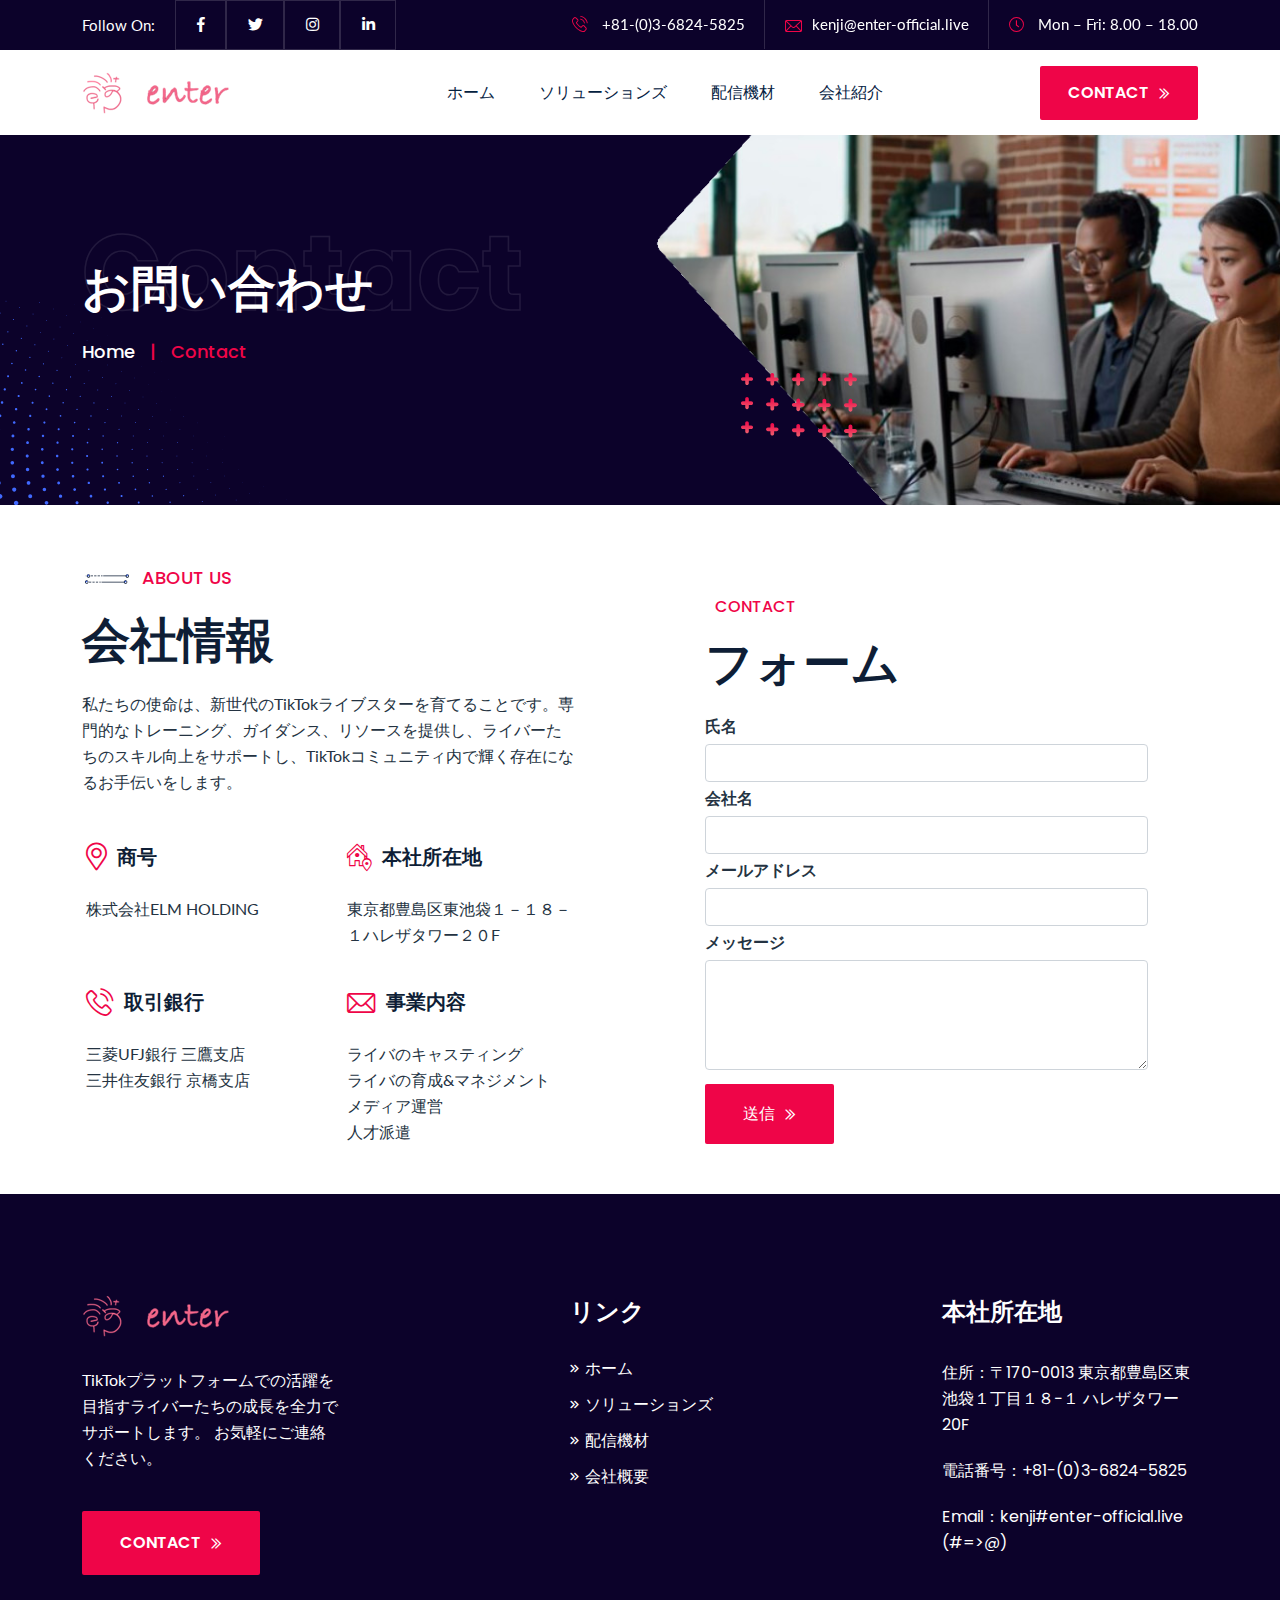
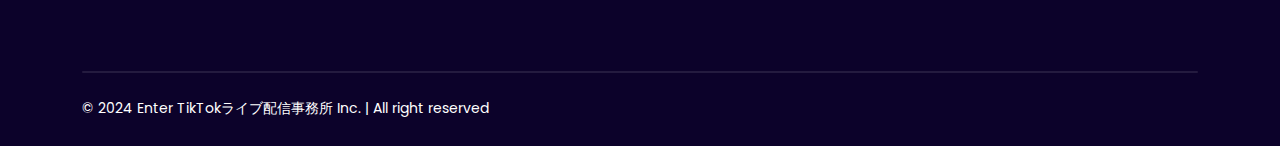
==== commit 0ba1f719: "update japanese" ====
--- a/contact/index.html
+++ b/contact/index.html
@@ -84,7 +84,7 @@
                                             <a href="/service/solutions/">ソリューションズ</a>
                                         </li>
                                         <li>
-                                            <a href="/service/hardware/">ハードウェア</a>
+                                            <a href="/service/hardware/">配信機材</a>
                                         </li>
                                         <li>
                                             <a href="https://enter-official.live">会社紹介</a>
@@ -127,7 +127,7 @@
                             <a href="/service/solutions/">ソリューションズ</a>
                         </li>
                         <li>
-                            <a href="/service/hardware/">ハードウェア</a>
+                            <a href="/service/hardware/">配信機材</a>
                         </li>
                         <li>
                             <a href="https://enter-official.live">会社紹介</a>
@@ -152,7 +152,7 @@
                     <div class="page-banner__content mb-xs-10 mb-sm-15 mb-md-15 mb-20">
                         <div class="transparent-text">Contact</div>
                         <div class="page-title">
-                            <h1>お問い合わせ</span></h1>
+                            <h2 class="text-white">お問い合わせ</h2>
                         </div>
                     </div>
 
@@ -328,7 +328,7 @@
                         <ul>
                             <li><a href="/">ホーム</a></li>
                             <li><a href="/service/solutions/">ソリューションズ</a></li>
-                            <li><a href="/service/hardware/">ハードウェア</a></li>
+                            <li><a href="/service/hardware/">配信機材</a></li>
                             <li><a href="https://enter-official.live/">会社概要</a></li>
                         </ul>
                     </div>
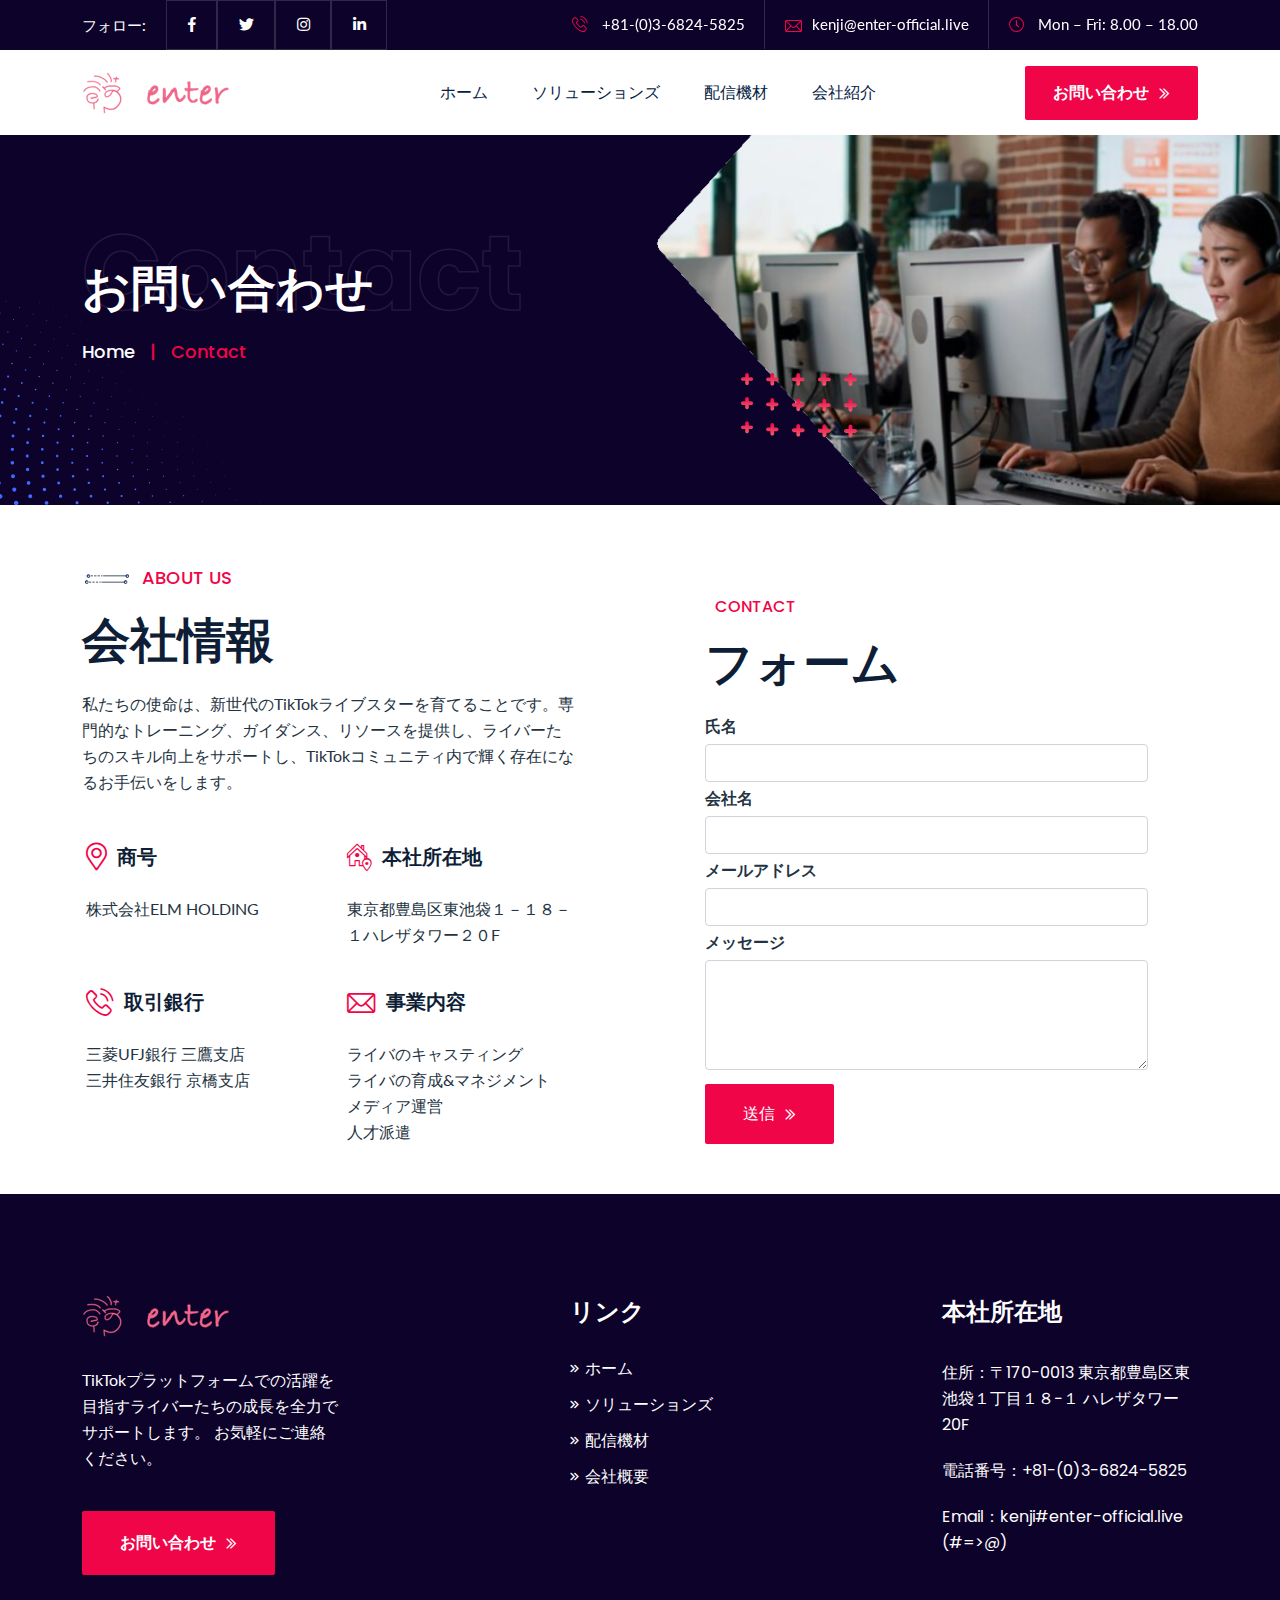
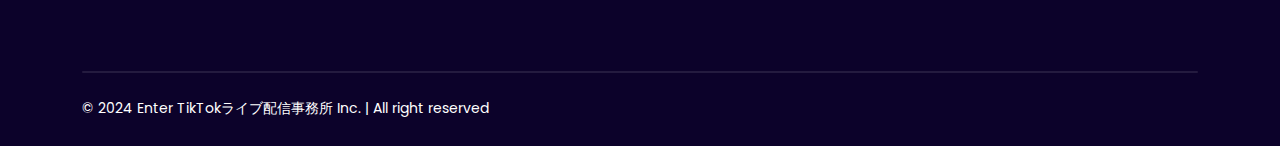
==== commit 75229b65: "update homepage" ====
--- a/contact/index.html
+++ b/contact/index.html
@@ -35,7 +35,7 @@
                 <div class="row align-items-center">
                     <div class="col-4">
                         <div class="header-right-socail d-flex align-items-center">
-                            <h6 class="font-la color-white fw-normal">Follow On:</h6>
+                            <h6 class="font-la color-white fw-normal">フォロー:</h6>
 
                             <div class="social-profile">
                                 <ul>
@@ -94,7 +94,7 @@
                             </div>
 
                             <div class="header-right d-flex align-items-center">
-                                <a href="/contact/" class="header-btn">CONTACT<i class="far fa-chevron-double-right"></i></a>
+                                <a href="/contact/" class="header-btn">お問い合わせ<i class="far fa-chevron-double-right"></i></a>
                                 <div class="mobile-nav-bar d-block ml-3 ml-sm-5 d-xl-none">
                                     <div class="mobile-nav-wrap">                    
                                         <div id="hamburger">
@@ -133,13 +133,13 @@
                             <a href="https://enter-official.live">会社紹介</a>
                         </li>
                         <li>
-                            <a href="/contact/">CONTACT</a>
+                            <a href="/contact/">お問い合わせ</a>
                         </li>
                     </ul>
                 </div>
             </div>
         </nav>
-    </div>      
+    </div>     
     <div class="offcanvas-overlay"></div> <!-- offcanvas-overlay -->
     <!-- header end -->
     <div class="header-gutter home"></div><!-- header end -->
@@ -318,7 +318,7 @@
                                 お気軽にご連絡ください。</p>
                         </div>
 
-                        <a href="/contact/" class="theme-btn btn-red btn-md fw-600">CONTACT<i class="far fa-chevron-double-right"></i></a>
+                        <a href="/contact/" class="theme-btn btn-red btn-md fw-600">お問い合わせ<i class="far fa-chevron-double-right"></i></a>
                     </div>
                 </div> <!-- /.col-lg-3 - single-footer-wid -->
 
--- a/style.css
+++ b/style.css
@@ -12397,7 +12397,7 @@
 
 .banner-home {
   z-index: 1;
-  background-color: #04213F;
+  background-color: #0c022a;
 }
 .banner-home:before {
   left: -28px;
@@ -12438,7 +12438,7 @@
 .banner-home__content .sub-title {
   border-radius: 2px;
   padding: 10.5px 19px;
-  background-color: #052648;
+  background-color: #130342;
 }
 .banner-home__content .sub-title span {
   color: #EF0548;
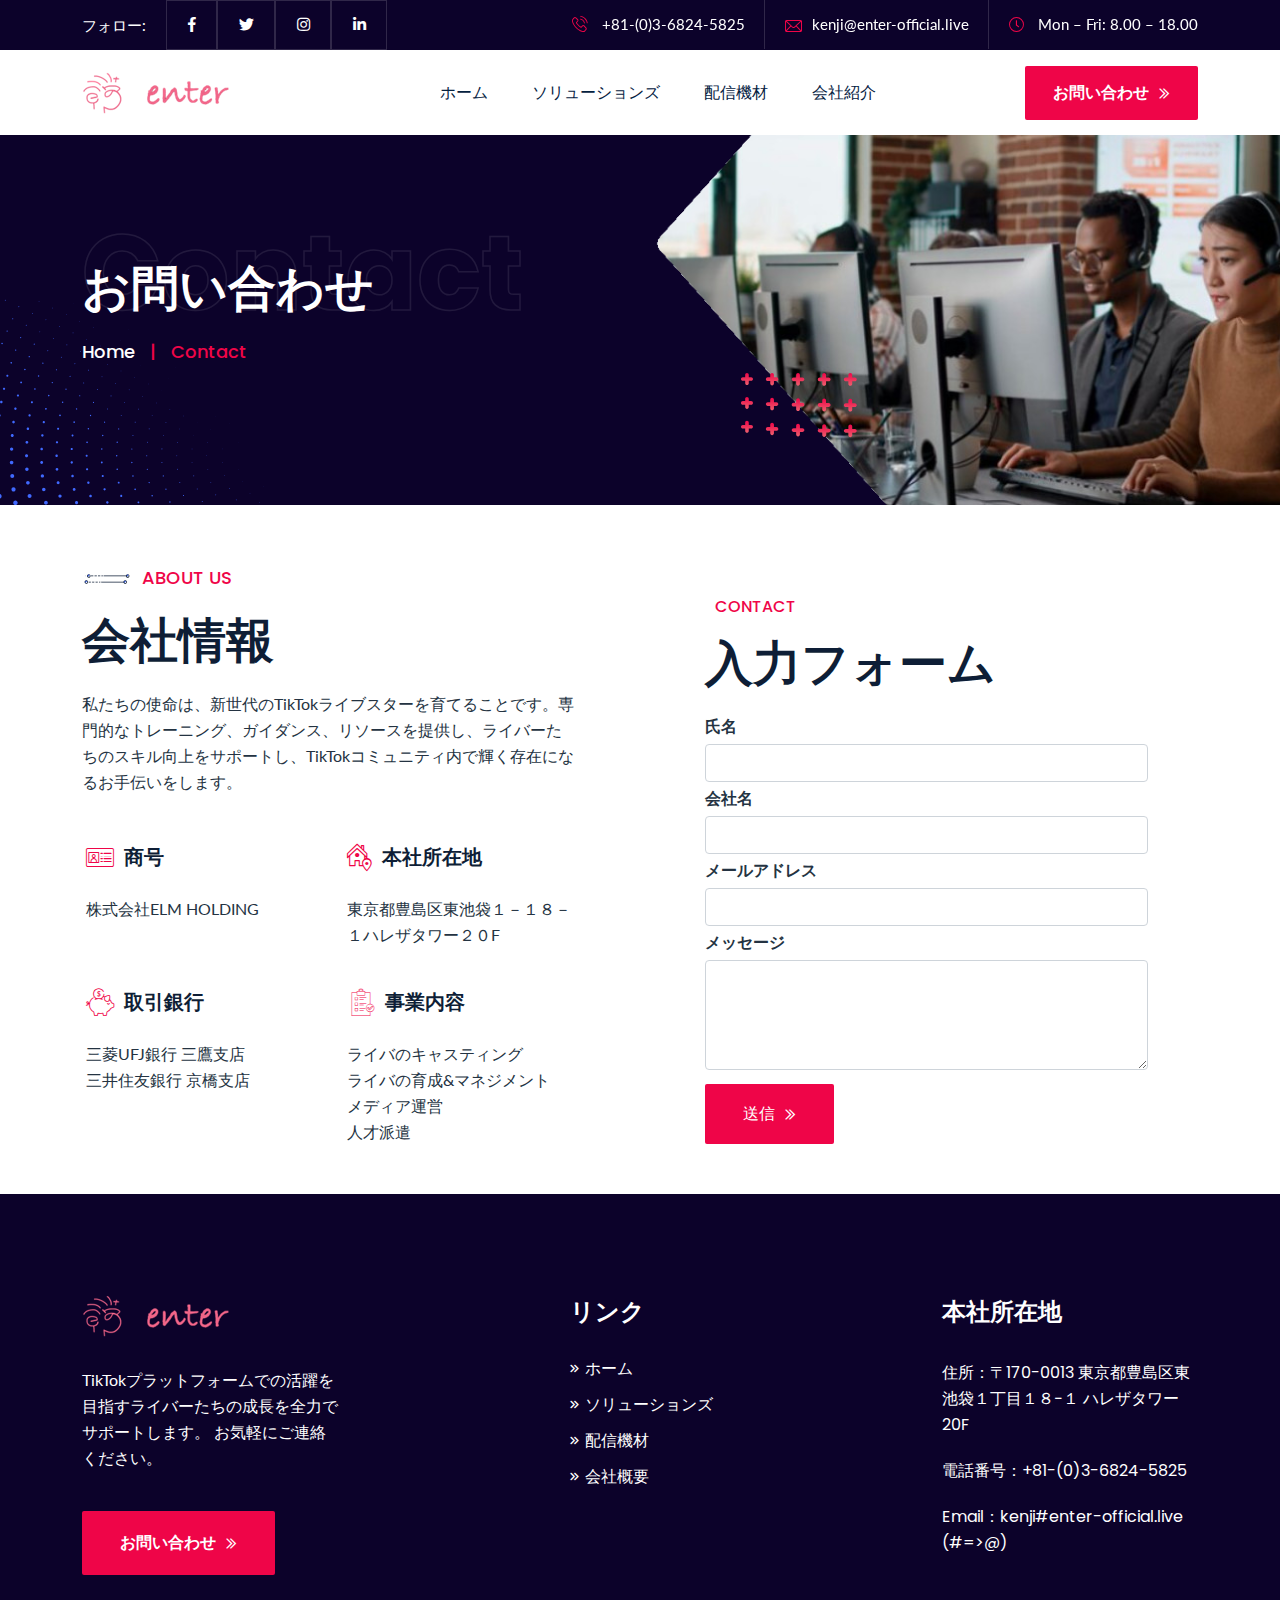
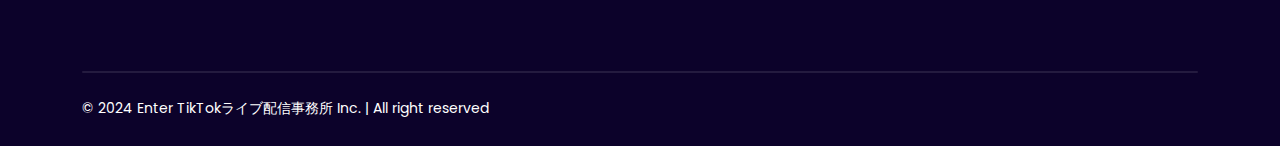
==== commit f0b3a8bf: "update contact" ====
--- a/contact/index.html
+++ b/contact/index.html
@@ -195,7 +195,7 @@
                                 <div class="contact-us__item mb-40">
                                     <div class="contact-us__item-header mb-25 mb-md-20 mb-sm-15 mb-xs-10 d-flex align-items-center">
                                         <div class="icon mr-10 color-primary">
-                                            <i class="fal fa-map-marker-alt"></i>
+                                            <i class="icon-business-card-1"></i>
                                         </div>
                                         <h5 class="title color-d_black">商号</h5>
                                     </div>
@@ -223,7 +223,7 @@
                                 <div class="contact-us__item mb-40">
                                     <div class="contact-us__item-header mb-25 mb-md-20 mb-sm-15 mb-xs-10 d-flex align-items-center">
                                         <div class="icon mr-10 color-primary">
-                                            <i class="icon-phone"></i>
+                                            <i class="icon-bank"></i>
                                         </div>
                                         <h5 class="title color-d_black">取引銀行</h5>
                                     </div>
@@ -240,7 +240,7 @@
                                 <div class="contact-us__item mb-40">
                                     <div class="contact-us__item-header mb-25 mb-md-20 mb-sm-15 mb-xs-10 d-flex align-items-center">
                                         <div class="icon mr-10 color-primary">
-                                            <i class="icon-email"></i>
+                                            <i class="icon-checklist"></i>
                                         </div>
                                         <h5 class="title color-d_black">事業内容</h5>
                                     </div>
@@ -264,7 +264,7 @@
                             <h6 class="sub-title fw-500 color-primary text-uppercase mb-15">
                                 <img src="assets/img/team-details/badge-line.svg" class="img-fluid mr-10" alt="">CONTACT
                             </h6>
-                            <h2 class="title color-d_black">フォーム</h2>
+                            <h2 class="title color-d_black">入力フォーム</h2>
                         </div>
     
                         <form id="bootstrapForm" method="POST" action="https://docs.google.com/forms/d/e/1FAIpQLSf-PBqrvC9xITOmm45LJxzoHGSShFYyD2e0qYt_8-zZ7JA_Pw/formResponse" target="hidden_iframe" onsubmit="handleSubmit(); return false;">
